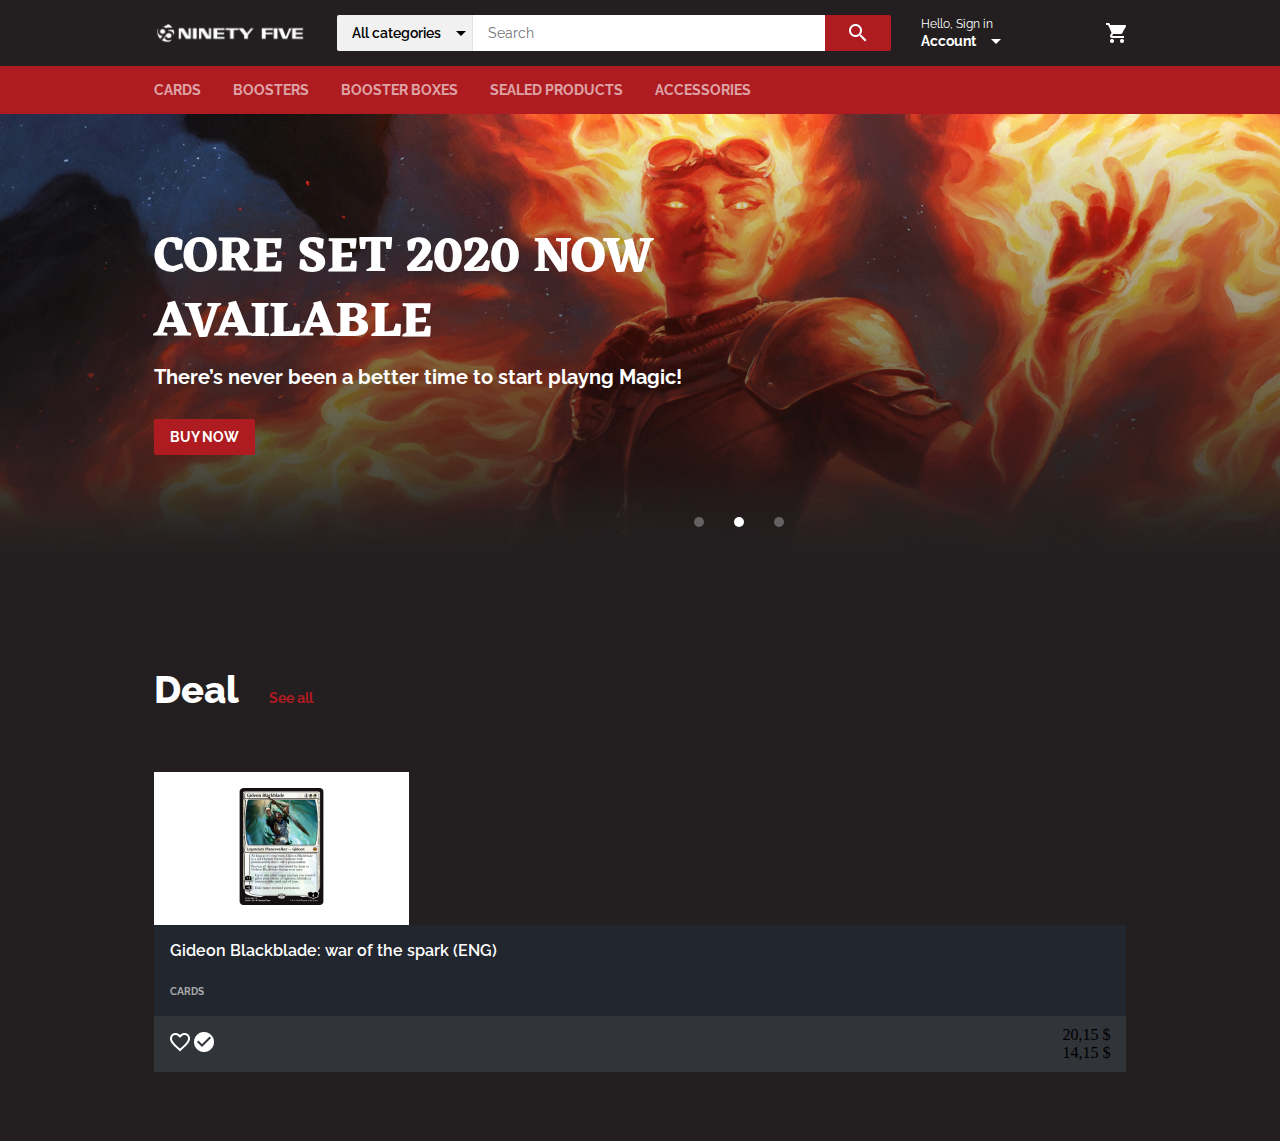
==== home/index.html @ deade9c7 "complete header, nav, aside" ====
<!DOCTYPE html>
<html lang="it">
<head>
    <meta charset="UTF-8">
    <meta http-equiv="X-UA-Compatible" content="IE=edge">
    <meta name="viewport" content="width=device-width, initial-scale=1.0">
    <link rel="stylesheet" href="style.css">
    <title>Home</title>
</head>
<body>
    <header>
        <img class="header__logo" src="../assets/logo-nero-1.png" alt="logo">

        <div class="header__search-bar">
            <select class="search-bar__filter" name="filter-search" >
                <option value="All categories" selected>All categories</option>
            </select>
            <input class="search-bar__text" type="text" name="search" id="search" placeholder="Search">
            <button class="search-bar__btn" type="submit">
                <img src="../assets/search.png" alt="search-icon">
            </button>
        </div>

        <div class="header__login">
            <p class="login__text">Hello, Sign in</p>
            <a class="login__link" href="#">Account</a>
        </div>

        <img class="header__cart-icon" src="../assets/cart.png" alt="cart">
    </header>

    <nav>
        <a class="nav__link nav__link--first" href="#">CARDS</a>
        <a class="nav__link" href="#">BOOSTERS</a>
        <a class="nav__link" href="#">BOOSTER BOXES</a>
        <a class="nav__link" href="#">SEALED PRODUCTS</a>
        <a class="nav__link" href="#">ACCESSORIES</a>
    </nav>

    <aside>
        <div class="aside-text">
            <h2 class="aside-text__title">CORE SET 2020 NOW AVAILABLE</h2>
            <p class="aside-text__subtitle">There’s never been a better time to start playng Magic!</p>
            <button class="aside-text__btn">BUY NOW</button>
        </div>
        <div class="aside__gradient"></div>
        <div class="dots">
            <div class="dots__dot"></div>
            <div class="dots__dot dots__dot--selected"></div>
            <div class="dots__dot"></div>
        </div>
    </aside>

    <main>
        <section class="cards-section">
            <div class="section__head">
                <p class="section__title">Deal</p>
                <a class="section__link" href="#">See all</a>
            </div>

            <div class="card">
                <div class="card-img">
                    <img src="../assets/cards1.png" alt="carta">
                </div>

                <div class="card-text">
                    <p class="card-text__title">Gideon Blackblade: war of the spark (ENG)</p>
                    <p class="card-text__type">CARDS</p>
                </div>

                <div class="card-footer">
                    <div class="card-footer__icons">
                        <img src="../assets/heart.png" alt="cuore">
                        <img src="../assets/done.png" alt="spunta">
                    </div>

                    <div class="card-footer__price">
                        <p class="card__old-price">20,15 $</p>
                        <p class="card__new-price">14,15 $</p>
                    </div>
                </div>
            </div>
        </section>
    </main>
</body>
</html>
---- home/style.css ----
* {
  margin: 0;
  padding: 0;
  -webkit-box-sizing: border-box;
          box-sizing: border-box;
}

@font-face {
  font-family: Raleway;
  src: url("../fonts/Raleway-VariableFont_wght.ttf");
  font-style: normal;
  font-weight: 400 800;
}

@font-face {
  font-family: Eczar;
  src: url("../fonts/Eczar-Bold.ttf");
  font-style: normal;
  font-weight: 700;
}

a {
  text-decoration: none;
  color: inherit;
}

header {
  background: #231F20;
  padding: 15px 12%;
  display: -webkit-box;
  display: -ms-flexbox;
  display: flex;
  -webkit-box-align: center;
      -ms-flex-align: center;
          align-items: center;
  -webkit-box-pack: start;
      -ms-flex-pack: start;
          justify-content: flex-start;
  gap: 30px;
}

header .header__logo {
  height: 22px;
}

header .header__cart-icon {
  height: 20px;
  margin-left: auto;
}

header .header__search-bar {
  display: -webkit-box;
  display: -ms-flexbox;
  display: flex;
  width: 100%;
  max-height: 36px;
  -ms-flex-preferred-size: 57%;
      flex-basis: 57%;
}

header .header__search-bar .search-bar__filter {
  background: #F1F1F1;
  -webkit-box-shadow: inset -1px 0px 0px #E4E4E4;
          box-shadow: inset -1px 0px 0px #E4E4E4;
  font-family: 'Raleway';
  font-weight: 600;
  font-size: 14px;
  line-height: 16px;
  -webkit-box-align: center;
      -ms-flex-align: center;
          align-items: center;
  border: 0;
  border-radius: 2px 0 0 2px;
  padding: 10px 15px;
  padding-right: 2rem;
  -webkit-appearance: none;
     -moz-appearance: none;
          appearance: none;
  background-image: url("data:image/svg+xml;utf8,<svg fill='black' height='24' viewBox='0 0 24 24' width='24' xmlns='http://www.w3.org/2000/svg'><path d='M7 10l5 5 5-5z'/><path d='M0 0h24v24H0z' fill='none'/></svg>");
  background-repeat: no-repeat;
  background-position-x: 100%;
  background-position-y: 50%;
}

header .header__search-bar .search-bar__text {
  border: 0;
  font-family: 'Raleway';
  font-style: normal;
  font-weight: 400;
  font-size: 14px;
  line-height: 149.5%;
  padding-left: 15px;
  width: 100%;
}

header .header__search-bar .search-bar__btn {
  background-color: #AE1B21;
  border: 0;
  border-radius: 0 2px 2px 0;
  padding-left: 24px;
  padding-right: 24px;
  padding: 2px 24px 0 24px;
}

header .header__login {
  display: -webkit-box;
  display: -ms-flexbox;
  display: flex;
  -webkit-box-orient: vertical;
  -webkit-box-direction: normal;
      -ms-flex-direction: column;
          flex-direction: column;
  -webkit-box-align: start;
      -ms-flex-align: start;
          align-items: flex-start;
  gap: 2px;
}

header .header__login .login__text {
  font-family: 'Raleway';
  font-style: normal;
  font-weight: 400;
  font-size: 12px;
  line-height: 14px;
  color: #FFFFFF;
}

header .header__login .login__link {
  font-family: 'Raleway';
  font-style: normal;
  font-weight: 700;
  font-size: 14px;
  line-height: 16px;
  color: #FFFFFF;
  background-image: url("data:image/svg+xml;utf8,<svg fill='white' height='24' viewBox='0 0 24 24' width='24' xmlns='http://www.w3.org/2000/svg'><path d='M7 10l5 5 5-5z'/><path d='M0 0h24v24H0z' fill='none'/></svg>");
  background-repeat: no-repeat;
  background-position-x: 100%;
  background-position-y: 50%;
  padding-right: 32px;
}

nav {
  background-color: #AE1B21;
  display: -webkit-box;
  display: -ms-flexbox;
  display: flex;
  padding-left: 12%;
}

nav .nav__link {
  padding: 16px;
  color: white;
  font-family: 'Raleway';
  font-style: normal;
  font-weight: 700;
  font-size: 14px;
  line-height: 16px;
  opacity: 0.6;
}

nav .nav__link--first {
  padding-left: 0;
}

aside {
  background-image: url("../assets/aside.png");
  background-size: cover;
  width: 100%;
  height: 453px;
  display: -webkit-box;
  display: -ms-flexbox;
  display: flex;
  -webkit-box-align: center;
      -ms-flex-align: center;
          align-items: center;
  position: relative;
}

aside .aside__gradient {
  background: -webkit-gradient(linear, left top, left bottom, from(rgba(0, 0, 0, 0)), to(#231F20));
  background: linear-gradient(180deg, rgba(0, 0, 0, 0) 0%, #231F20 100%);
  position: absolute;
  width: 100%;
  height: 20%;
  left: 0;
  bottom: 0px;
}

aside .aside-text {
  width: 540px;
  margin-left: 12%;
  position: relative;
  z-index: 1;
}

aside .aside-text .aside-text__title {
  font-family: 'Eczar';
  font-style: normal;
  font-weight: 700;
  font-size: 50px;
  line-height: 130%;
  color: white;
  margin-bottom: 10px;
}

aside .aside-text .aside-text__subtitle {
  font-family: 'Raleway';
  font-style: normal;
  font-weight: 700;
  font-size: 20px;
  line-height: 23px;
  color: #FFFFFF;
  margin-bottom: 30px;
}

aside .aside-text .aside-text__btn {
  background-color: #AE1B21;
  border: 0;
  color: white;
  font-family: 'Raleway';
  font-style: normal;
  font-weight: 700;
  font-size: 14px;
  line-height: 16px;
  padding: 10px 16px;
  border-radius: 2px;
}

.dots {
  display: -webkit-box;
  display: -ms-flexbox;
  display: flex;
  gap: 30px;
  -ms-flex-item-align: end;
      align-self: flex-end;
  margin-bottom: 40px;
  position: relative;
  z-index: 1;
}

.dots .dots__dot {
  width: 10px;
  height: 10px;
  background-color: white;
  opacity: 0.3;
  border-radius: 50%;
}

.dots .dots__dot--selected {
  opacity: 1;
}

main {
  width: 100%;
  background-color: #231F20;
  padding: 0 12% 69px 12%;
}

main section {
  padding-top: 100px;
}

main section .section__head {
  display: -webkit-box;
  display: -ms-flexbox;
  display: flex;
  -webkit-box-align: baseline;
      -ms-flex-align: baseline;
          align-items: baseline;
  gap: 30px;
  margin-bottom: 60px;
}

main section .section__head .section__title {
  font-family: 'Raleway';
  font-style: normal;
  font-weight: 800;
  font-size: 38px;
  line-height: 45px;
  color: white;
}

main section .section__head .section__link {
  font-family: 'Raleway';
  font-style: normal;
  font-weight: 700;
  font-size: 14px;
  line-height: 16px;
  color: #AE1B21;
}

main .cards-section .card .card-img {
  background-color: white;
  padding: 16px;
  width: 255px;
}

main .cards-section .card .card-text {
  background-color: #22262E;
  padding: 16px 16px 18px 16px;
  width: 100%;
}

main .cards-section .card .card-text .card-text__title {
  font-family: 'Raleway';
  font-style: normal;
  font-weight: 600;
  font-size: 16px;
  line-height: 19px;
  color: white;
}

main .cards-section .card .card-text .card-text__type {
  margin-top: 26px;
  font-family: 'Raleway';
  font-style: normal;
  font-weight: 700;
  font-size: 10px;
  line-height: 12px;
  /*color: $tertiary-color;*/
  color: white;
  opacity: 0.6;
}

main .cards-section .card .card-footer {
  background-color: #313439;
  display: -webkit-box;
  display: -ms-flexbox;
  display: flex;
  -webkit-box-pack: justify;
      -ms-flex-pack: justify;
          justify-content: space-between;
  -webkit-box-align: center;
      -ms-flex-align: center;
          align-items: center;
  padding: 10px 16px 10px 16px;
}
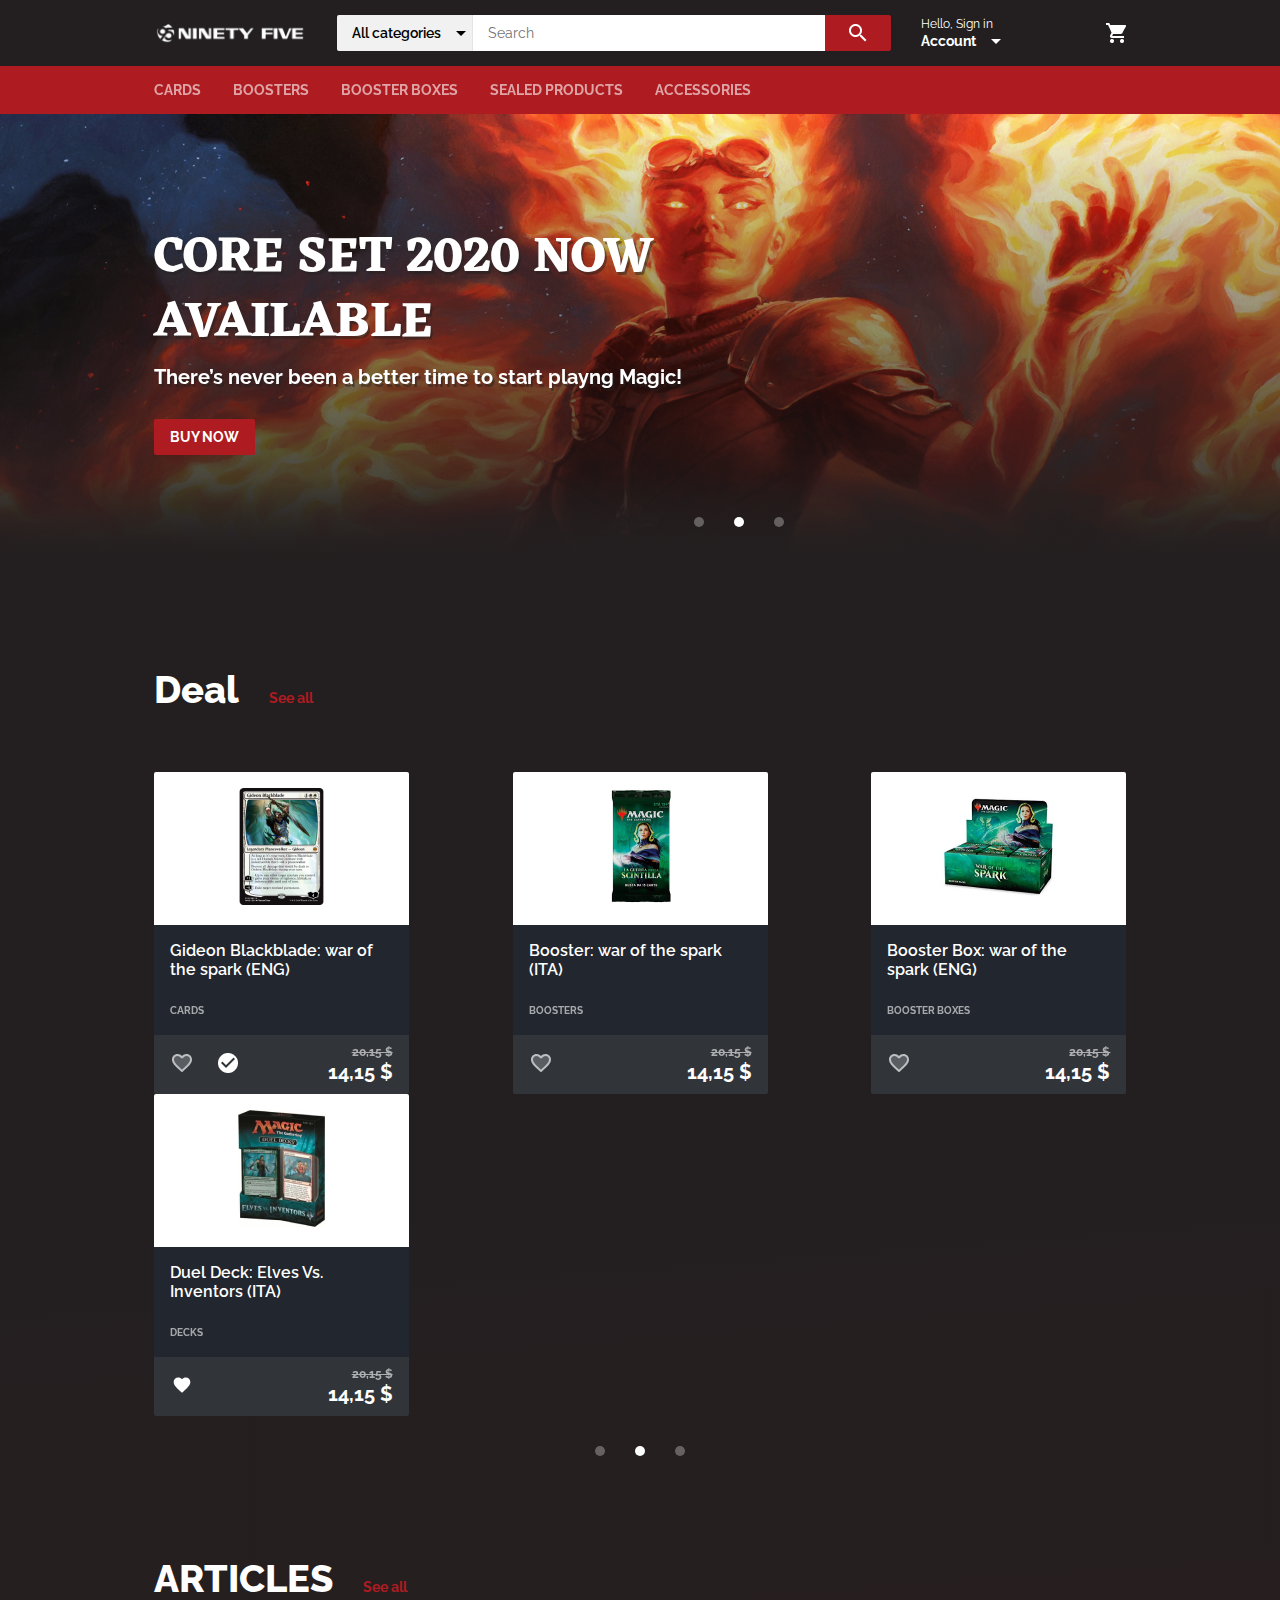
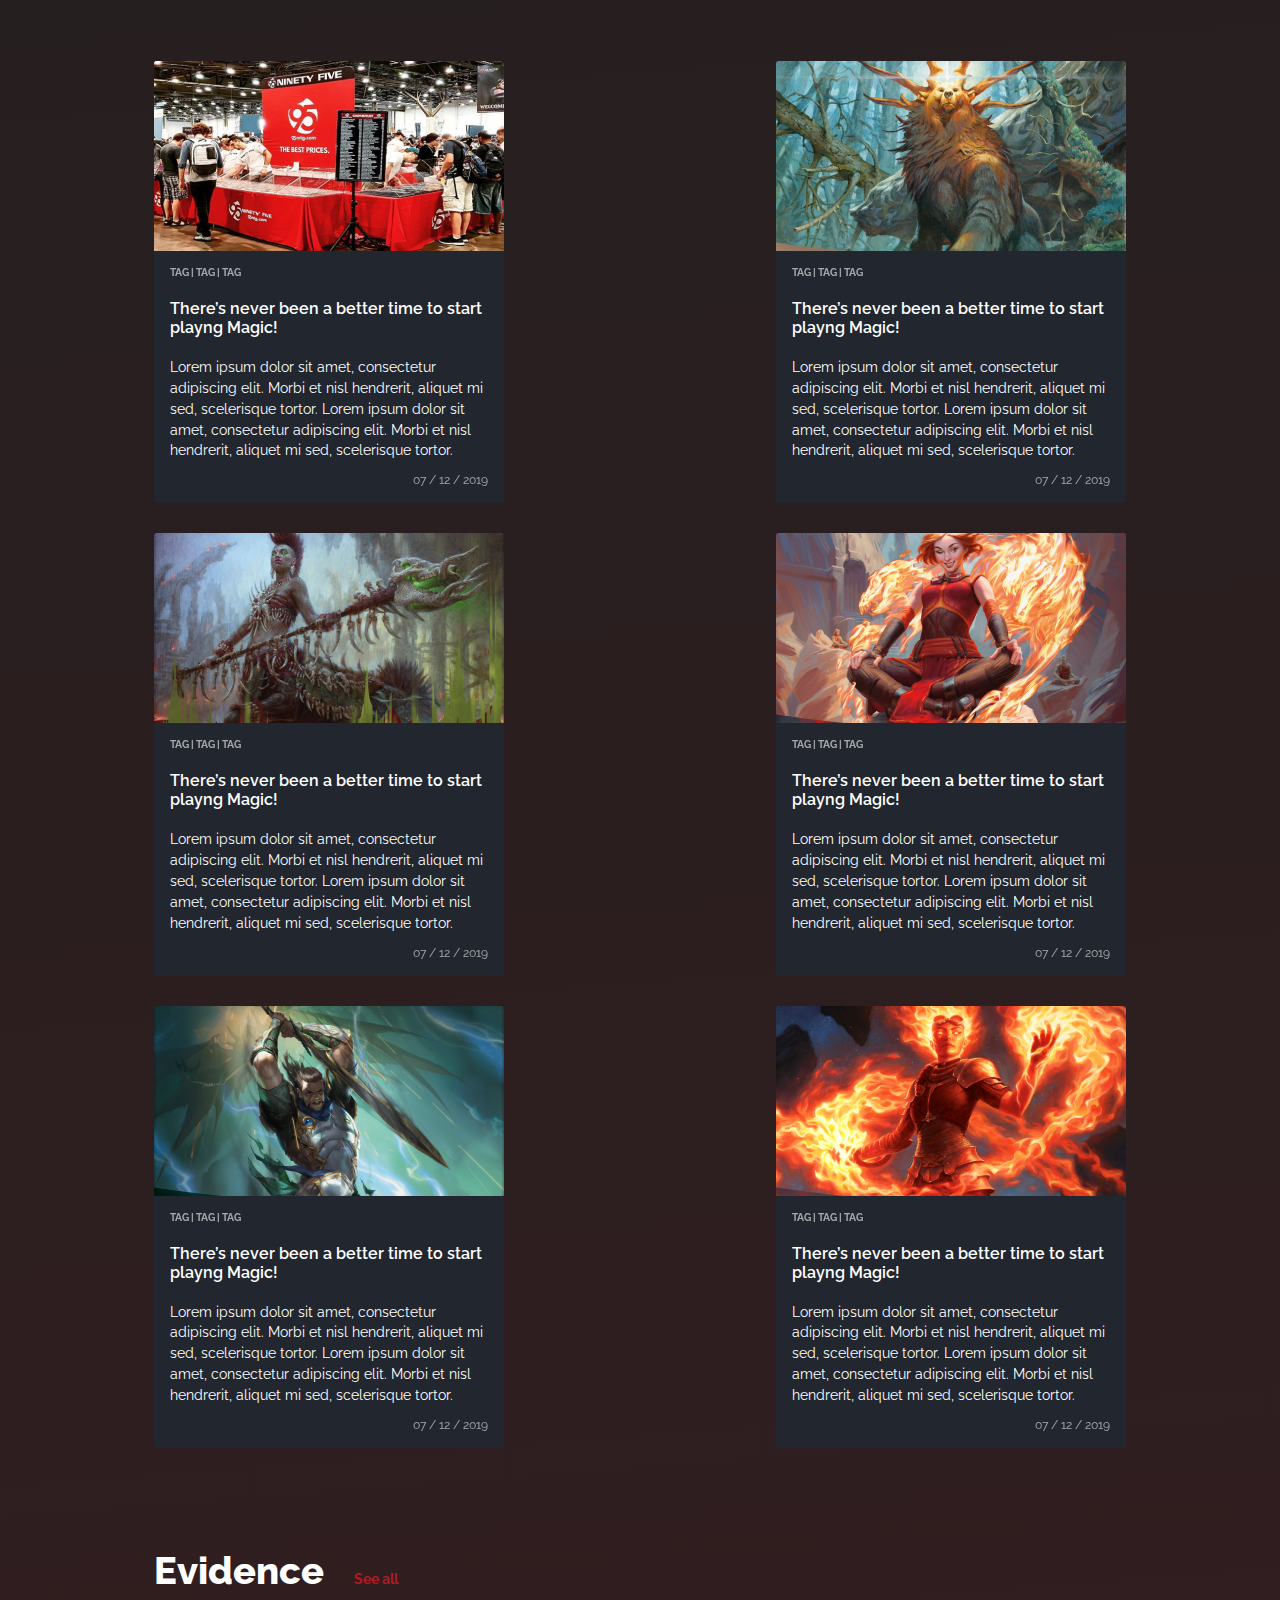
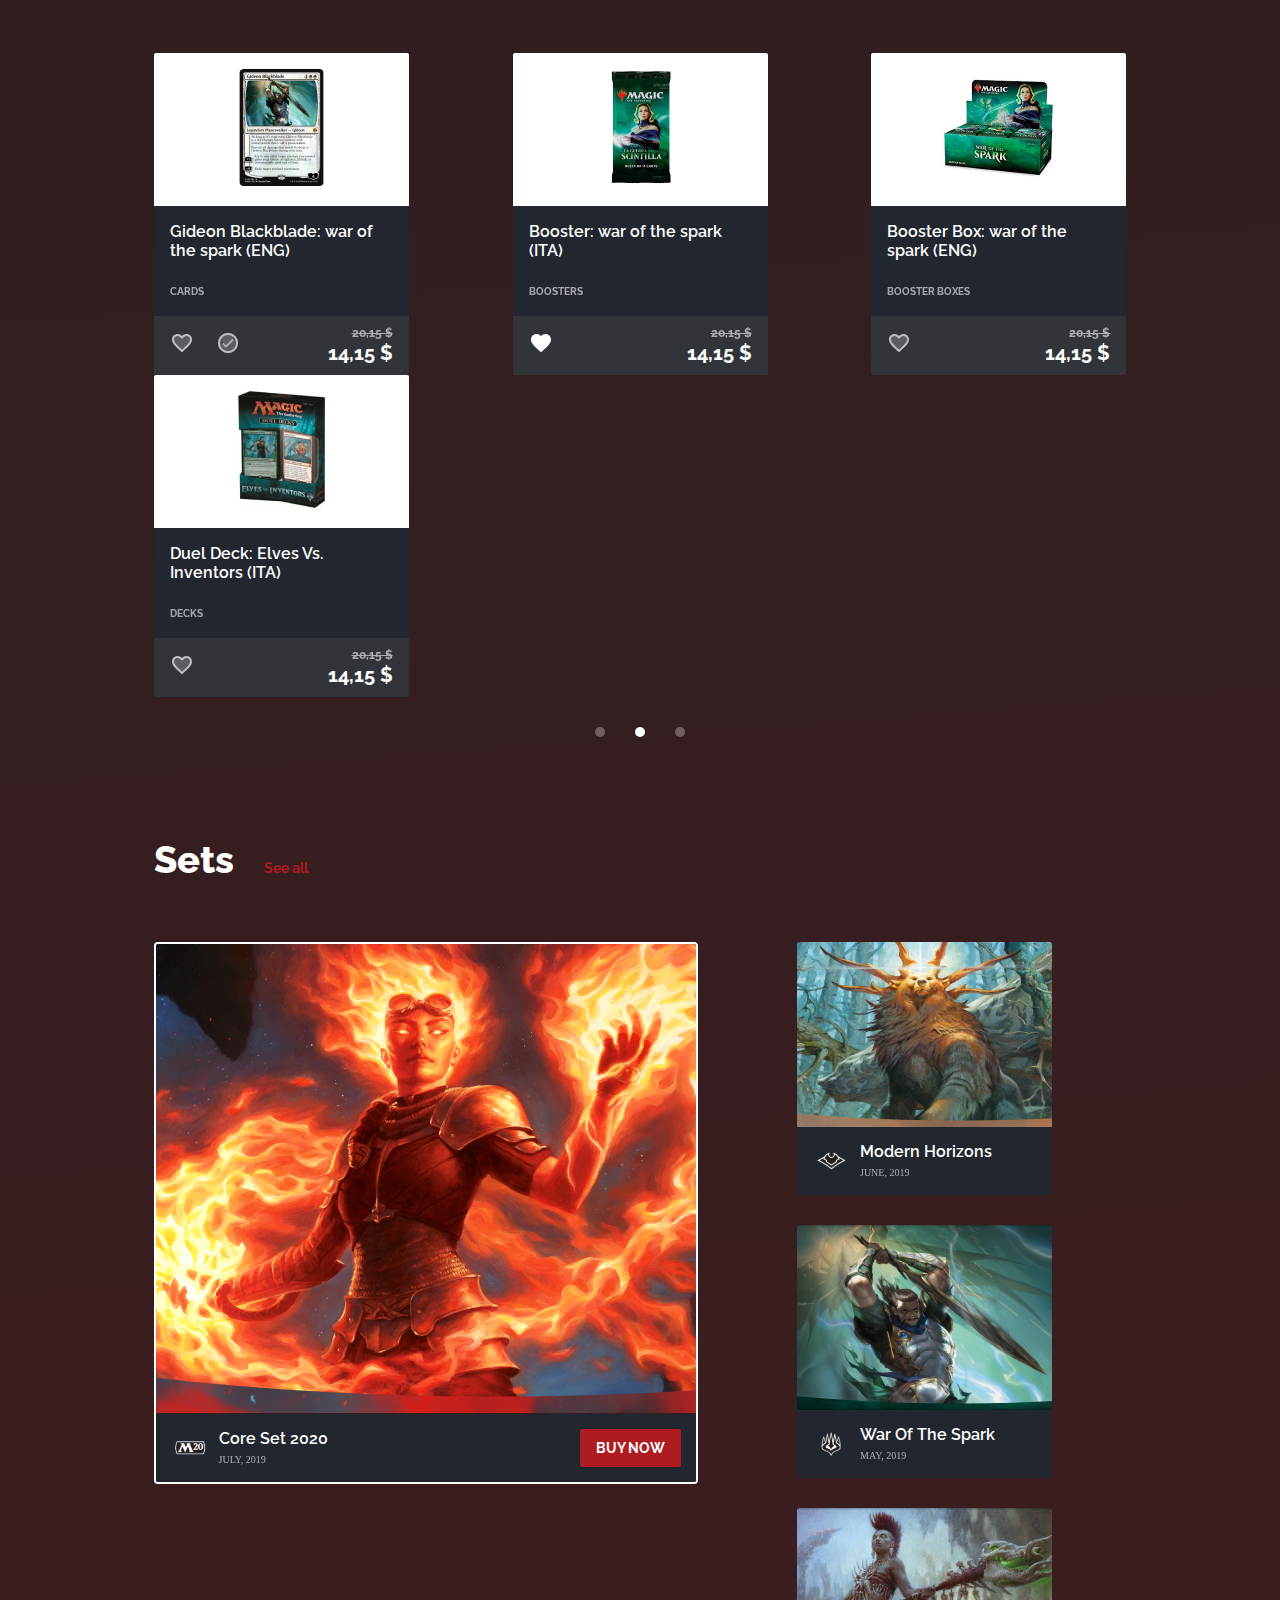
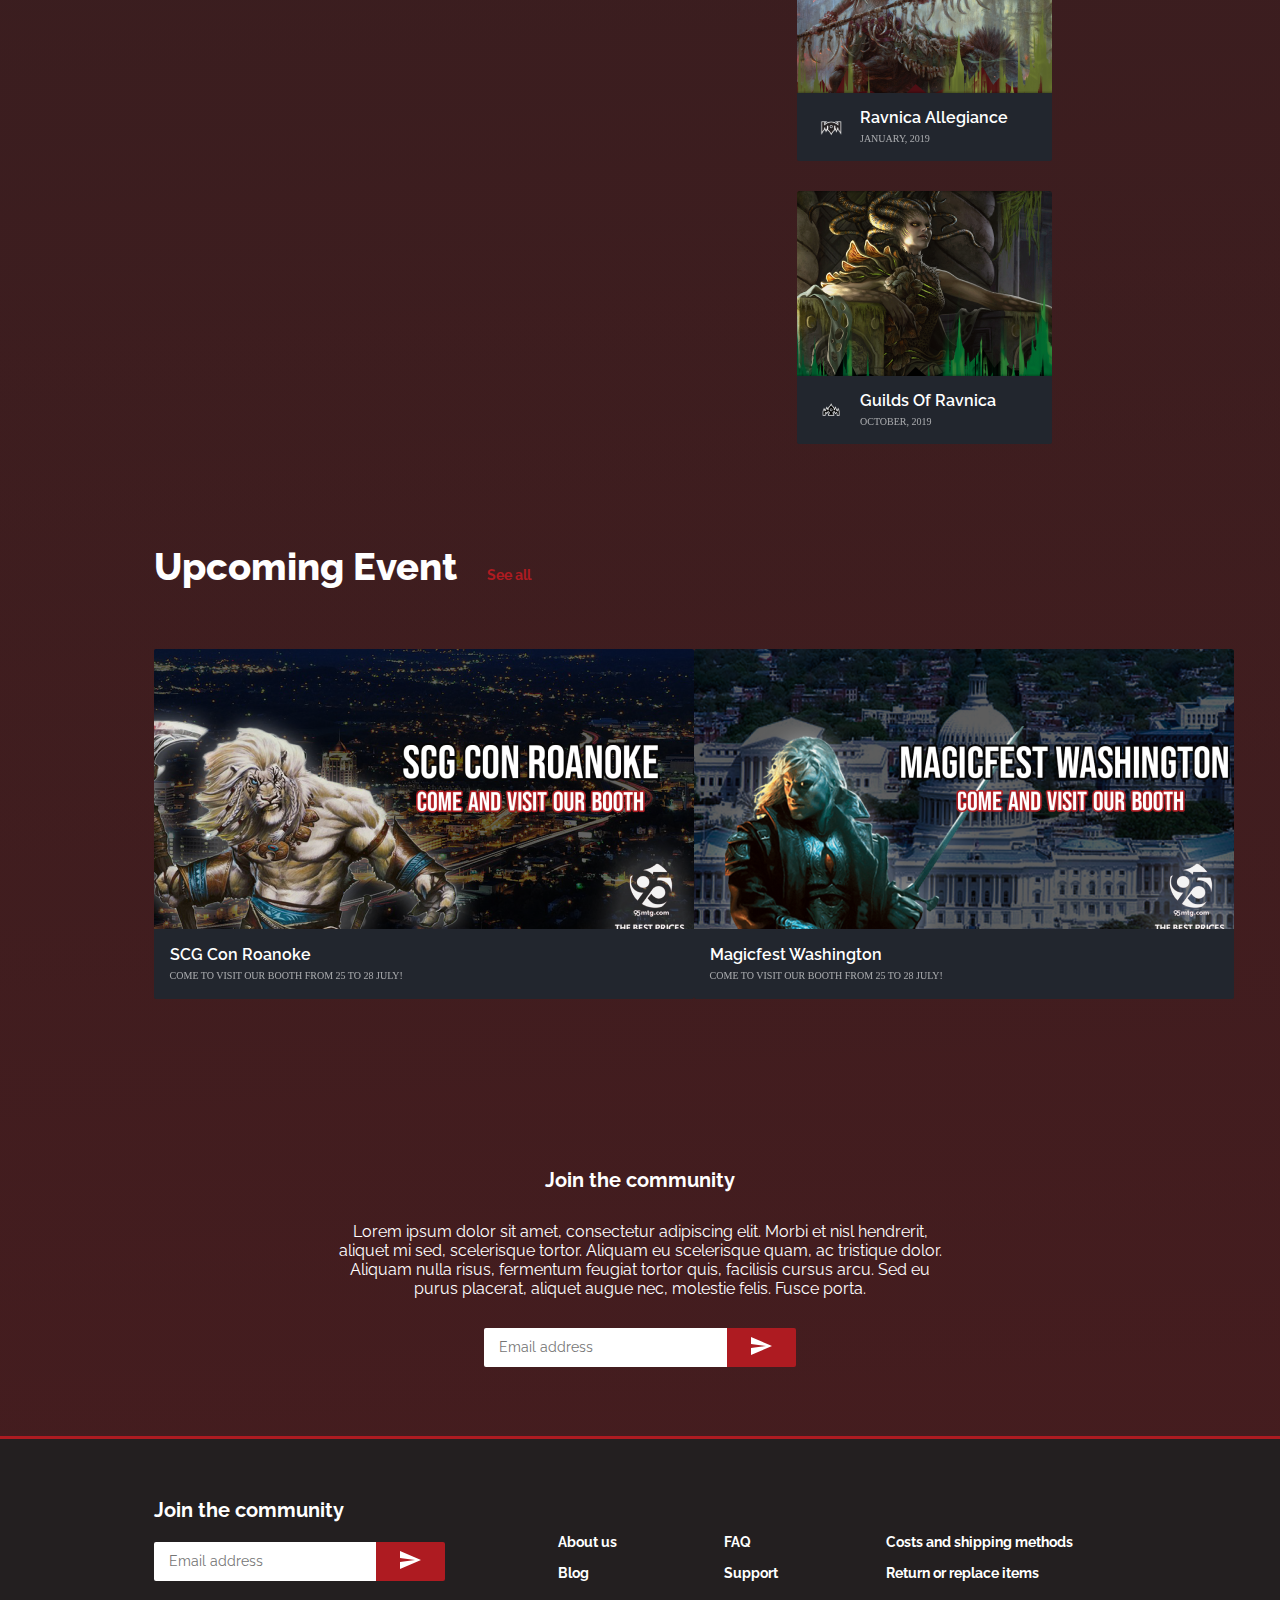
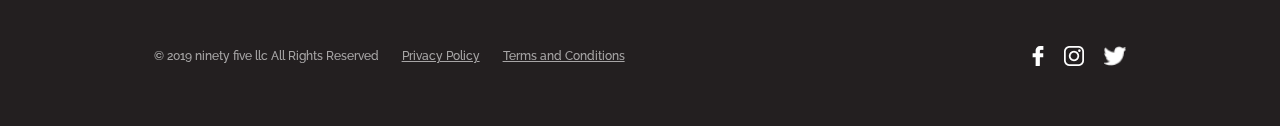
==== commit b8af736d: "complete home desktop" ====
--- a/home/index.html
+++ b/home/index.html
@@ -16,7 +16,7 @@
                 <option value="All categories" selected>All categories</option>
             </select>
             <input class="search-bar__text" type="text" name="search" id="search" placeholder="Search">
-            <button class="search-bar__btn" type="submit">
+            <button class="input-btn" type="submit">
                 <img src="../assets/search.png" alt="search-icon">
             </button>
         </div>
@@ -41,23 +41,222 @@
         <div class="aside-text">
             <h2 class="aside-text__title">CORE SET 2020 NOW AVAILABLE</h2>
             <p class="aside-text__subtitle">There’s never been a better time to start playng Magic!</p>
-            <button class="aside-text__btn">BUY NOW</button>
+            <button class="btn">BUY NOW</button>
         </div>
         <div class="aside__gradient"></div>
+        <div class="dots dots--align-self">
+            <div class="dots__dot"></div>
+            <div class="dots__dot dots__dot--selected"></div>
+            <div class="dots__dot"></div>
+        </div>
+    </aside>
+
+    <main>
+        <div class="section__head">
+            <p class="section__title">Deal</p>
+            <a class="section__link" href="#">See all</a>
+        </div>
+        <section class="cards-section">
+            <div class="card">
+                <div class="card-img">
+                    <img src="../assets/cards1.png" alt="carta">
+                </div>
+
+                <div class="card-text">
+                    <p class="card-text__title">Gideon Blackblade: war of the spark (ENG)</p>
+                    <p class="card-text__type">CARDS</p>
+                </div>
+
+                <div class="card-footer">
+                    <div class="card-footer__icons">
+                        <div class="card-footer__favorite-icon">
+                            <img class="favorite-icon__border" src="../assets/favorite_border_white_24dp.svg" alt="cuore">
+                            <img class="favorite-icon__full-white" src="../assets/favorite_white_24dp.svg" alt="favorite">
+                        </div>
+                        <div class="card-footer__check-icon">
+                            <img class="card-footer__check-full-icon" src="../assets/done.png" alt="spunta">
+                        </div>
+                        
+                    </div>
+
+                    <div class="card-footer__price">
+                        <p class="card__old-price">20,15 $</p>
+                        <p class="card__new-price">14,15 $</p>
+                    </div>
+                </div>
+            </div>
+
+            <div class="card">
+                <div class="card-img">
+                    <img src="../assets/cards2.png" alt="carta">
+                </div>
+
+                <div class="card-text">
+                    <p class="card-text__title">Booster: war of the spark (ITA)</p>
+                    <p class="card-text__type">BOOSTERS</p>
+                </div>
+
+                <div class="card-footer">
+                    <div class="card-footer__icons">
+                        <div class="card-footer__favorite-icon">
+                            <img class="favorite-icon__border" src="../assets/favorite_border_white_24dp.svg" alt="cuore">
+                            <img class="favorite-icon__full-white" src="../assets/favorite_white_24dp.svg" alt="favorite">
+                        </div>                        
+                    </div>
+
+                    <div class="card-footer__price">
+                        <p class="card__old-price">20,15 $</p>
+                        <p class="card__new-price">14,15 $</p>
+                    </div>
+                </div>
+            </div>
+
+            <div class="card">
+                <div class="card-img">
+                    <img src="../assets/cards3.png" alt="carta">
+                </div>
+
+                <div class="card-text">
+                    <p class="card-text__title">Booster Box: war of the spark (ENG)</p>
+                    <p class="card-text__type">BOOSTER BOXES</p>
+                </div>
+
+                <div class="card-footer">
+                    <div class="card-footer__icons">
+                        <div class="card-footer__favorite-icon">
+                            <img class="favorite-icon__border" src="../assets/favorite_border_white_24dp.svg" alt="cuore">
+                            <img class="favorite-icon__full-white" src="../assets/favorite_white_24dp.svg" alt="favorite">
+                        </div>                        
+                    </div>
+
+                    <div class="card-footer__price">
+                        <p class="card__old-price">20,15 $</p>
+                        <p class="card__new-price">14,15 $</p>
+                    </div>
+                </div>
+            </div>
+
+            <div class="card">
+                <div class="card-img">
+                    <img src="../assets/cards4.png" alt="carta">
+                </div>
+
+                <div class="card-text">
+                    <p class="card-text__title">Duel Deck: Elves Vs. Inventors (ITA)</p>
+                    <p class="card-text__type">DECKS</p>
+                </div>
+
+                <div class="card-footer">
+                    <div class="card-footer__icons">
+                        <div class="card-footer__favorite-icon">
+                            <img class="check-icon_full check-icon_full--selected" src="../assets/favorite_white_24dp.svg" alt="favorite">
+                        </div>                        
+                    </div>
+
+                    <div class="card-footer__price">
+                        <p class="card__old-price">20,15 $</p>
+                        <p class="card__new-price">14,15 $</p>
+                    </div>
+                </div>
+            </div>
+        </section>
+
         <div class="dots">
             <div class="dots__dot"></div>
             <div class="dots__dot dots__dot--selected"></div>
             <div class="dots__dot"></div>
         </div>
-    </aside>
-
-    <main>
+
+        <div class="section__head">
+            <p class="section__title">ARTICLES</p>
+            <a class="section__link" href="#">See all</a>
+        </div>
+        <section class="articles-section">
+            <div class="article-card">
+                <img class="article-card__img" src="../assets/article1.png" alt="article-img">
+
+                <div class="article-card__txt">
+                    <p class="article-card__tag">TAG | TAG | TAG</p>
+                    <p class="article-card__title">There’s never been a better time to start playng Magic!</p>
+                    <p class="article-card__body">Lorem ipsum dolor sit amet, consectetur adipiscing elit.
+                        Morbi et nisl hendrerit, aliquet mi sed, scelerisque tortor. 
+                        Lorem ipsum dolor sit amet, consectetur adipiscing elit. Morbi et nisl hendrerit, aliquet mi sed, scelerisque tortor. </p>
+                    <p class="article-card__date">07 / 12 / 2019</p>
+                </div>
+            </div>
+
+            <div class="article-card">
+                <img class="article-card__img" src="../assets/article2.png" alt="article-img">
+
+                <div class="article-card__txt">
+                    <p class="article-card__tag">TAG | TAG | TAG</p>
+                    <p class="article-card__title">There’s never been a better time to start playng Magic!</p>
+                    <p class="article-card__body">Lorem ipsum dolor sit amet, consectetur adipiscing elit.
+                        Morbi et nisl hendrerit, aliquet mi sed, scelerisque tortor. 
+                        Lorem ipsum dolor sit amet, consectetur adipiscing elit. Morbi et nisl hendrerit, aliquet mi sed, scelerisque tortor. </p>
+                    <p class="article-card__date">07 / 12 / 2019</p>
+                </div>
+            </div>
+
+            <div class="article-card">
+                <img class="article-card__img" src="../assets/article3.png" alt="article-img">
+
+                <div class="article-card__txt">
+                    <p class="article-card__tag">TAG | TAG | TAG</p>
+                    <p class="article-card__title">There’s never been a better time to start playng Magic!</p>
+                    <p class="article-card__body">Lorem ipsum dolor sit amet, consectetur adipiscing elit.
+                        Morbi et nisl hendrerit, aliquet mi sed, scelerisque tortor. 
+                        Lorem ipsum dolor sit amet, consectetur adipiscing elit. Morbi et nisl hendrerit, aliquet mi sed, scelerisque tortor. </p>
+                    <p class="article-card__date">07 / 12 / 2019</p>
+                </div>
+            </div>
+
+            <div class="article-card">
+                <img class="article-card__img" src="../assets/article4.png" alt="article-img">
+
+                <div class="article-card__txt">
+                    <p class="article-card__tag">TAG | TAG | TAG</p>
+                    <p class="article-card__title">There’s never been a better time to start playng Magic!</p>
+                    <p class="article-card__body">Lorem ipsum dolor sit amet, consectetur adipiscing elit.
+                        Morbi et nisl hendrerit, aliquet mi sed, scelerisque tortor. 
+                        Lorem ipsum dolor sit amet, consectetur adipiscing elit. Morbi et nisl hendrerit, aliquet mi sed, scelerisque tortor. </p>
+                    <p class="article-card__date">07 / 12 / 2019</p>
+                </div>
+            </div>
+
+            <div class="article-card">
+                <img class="article-card__img" src="../assets/article5.png" alt="article-img">
+
+                <div class="article-card__txt">
+                    <p class="article-card__tag">TAG | TAG | TAG</p>
+                    <p class="article-card__title">There’s never been a better time to start playng Magic!</p>
+                    <p class="article-card__body">Lorem ipsum dolor sit amet, consectetur adipiscing elit.
+                        Morbi et nisl hendrerit, aliquet mi sed, scelerisque tortor. 
+                        Lorem ipsum dolor sit amet, consectetur adipiscing elit. Morbi et nisl hendrerit, aliquet mi sed, scelerisque tortor. </p>
+                    <p class="article-card__date">07 / 12 / 2019</p>
+                </div>
+            </div>
+
+            <div class="article-card">
+                <img class="article-card__img" src="../assets/article6.png" alt="article-img">
+
+                <div class="article-card__txt">
+                    <p class="article-card__tag">TAG | TAG | TAG</p>
+                    <p class="article-card__title">There’s never been a better time to start playng Magic!</p>
+                    <p class="article-card__body">Lorem ipsum dolor sit amet, consectetur adipiscing elit.
+                        Morbi et nisl hendrerit, aliquet mi sed, scelerisque tortor. 
+                        Lorem ipsum dolor sit amet, consectetur adipiscing elit. Morbi et nisl hendrerit, aliquet mi sed, scelerisque tortor. </p>
+                    <p class="article-card__date">07 / 12 / 2019</p>
+                </div>
+            </div>
+        </section>
+
+        <div class="section__head">
+            <p class="section__title">Evidence</p>
+            <a class="section__link" href="#">See all</a>
+        </div>
+
         <section class="cards-section">
-            <div class="section__head">
-                <p class="section__title">Deal</p>
-                <a class="section__link" href="#">See all</a>
-            </div>
-
             <div class="card">
                 <div class="card-img">
                     <img src="../assets/cards1.png" alt="carta">
@@ -70,17 +269,253 @@
 
                 <div class="card-footer">
                     <div class="card-footer__icons">
-                        <img src="../assets/heart.png" alt="cuore">
-                        <img src="../assets/done.png" alt="spunta">
-                    </div>
-
-                    <div class="card-footer__price">
-                        <p class="card__old-price">20,15 $</p>
-                        <p class="card__new-price">14,15 $</p>
-                    </div>
-                </div>
-            </div>
-        </section>
+                        <div class="card-footer__favorite-icon">
+                            <img class="favorite-icon__border" src="../assets/favorite_border_white_24dp.svg" alt="cuore">
+                            <img class="favorite-icon__full-white" src="../assets/favorite_white_24dp.svg" alt="favorite">
+                        </div>
+                        <div class="card-footer__check-icon">
+                            <img class="check-icon__border" src="../assets/done-border.png" alt="bordi spunta">
+                            <img class="check-icon__full" src="../assets/done.png" alt="spunta">
+                        </div>
+                    </div>
+
+                    <div class="card-footer__price">
+                        <p class="card__old-price">20,15 $</p>
+                        <p class="card__new-price">14,15 $</p>
+                    </div>
+                </div>
+            </div>
+
+            <div class="card">
+                <div class="card-img">
+                    <img src="../assets/cards2.png" alt="carta">
+                </div>
+
+                <div class="card-text">
+                    <p class="card-text__title">Booster: war of the spark (ITA)</p>
+                    <p class="card-text__type">BOOSTERS</p>
+                </div>
+
+                <div class="card-footer">
+                    <div class="card-footer__icons">
+                        <div class="card-footer__favorite-icon">
+                            <img class="favorite-icon__full-white favorite-icon__full-white--selected" src="../assets/favorite_white_24dp.svg" alt="favorite">
+                        </div>                               
+                    </div>
+
+                    <div class="card-footer__price">
+                        <p class="card__old-price">20,15 $</p>
+                        <p class="card__new-price">14,15 $</p>
+                    </div>
+                </div>
+            </div>
+
+            <div class="card">
+                <div class="card-img">
+                    <img src="../assets/cards3.png" alt="carta">
+                </div>
+
+                <div class="card-text">
+                    <p class="card-text__title">Booster Box: war of the spark (ENG)</p>
+                    <p class="card-text__type">BOOSTER BOXES</p>
+                </div>
+
+                <div class="card-footer">
+                    <div class="card-footer__icons">
+                        <div class="card-footer__favorite-icon">
+                            <img class="favorite-icon__border" src="../assets/favorite_border_white_24dp.svg" alt="cuore">
+                            <img class="favorite-icon__full-white" src="../assets/favorite_white_24dp.svg" alt="favorite">
+                        </div>                        
+                    </div>
+
+                    <div class="card-footer__price">
+                        <p class="card__old-price">20,15 $</p>
+                        <p class="card__new-price">14,15 $</p>
+                    </div>
+                </div>
+            </div>
+
+            <div class="card">
+                <div class="card-img">
+                    <img src="../assets/cards4.png" alt="carta">
+                </div>
+
+                <div class="card-text">
+                    <p class="card-text__title">Duel Deck: Elves Vs. Inventors (ITA)</p>
+                    <p class="card-text__type">DECKS</p>
+                </div>
+
+                <div class="card-footer">
+                    <div class="card-footer__icons">
+                        <div class="card-footer__favorite-icon">
+                            <img class="favorite-icon__border" src="../assets/favorite_border_white_24dp.svg" alt="cuore">
+                            <img class="favorite-icon__full-white" src="../assets/favorite_white_24dp.svg" alt="favorite">
+                        </div>     
+                    </div>
+
+                    <div class="card-footer__price">
+                        <p class="card__old-price">20,15 $</p>
+                        <p class="card__new-price">14,15 $</p>
+                    </div>
+                </div>
+            </div>
+        </section>
+
+        <div class="dots">
+            <div class="dots__dot"></div>
+            <div class="dots__dot dots__dot--selected"></div>
+            <div class="dots__dot"></div>
+        </div>
+
+        <div class="section__head">
+            <p class="section__title">Sets</p>
+            <a class="section__link" href="#">See all</a>
+        </div>
+        <section class="sets-section">
+
+            <div class="main-set-card">
+                <div class="set-card">
+                    <img class="set-card__img" src="../assets/set1.png" alt="set image">
+                    <div class="set-card__body">
+                        <img src="../assets/icon-set1.svg" alt="icon-set">
+                        <div class="set-card__txt">
+                            <p class="set-card__title">Core Set 2020</p>
+                            <p class="set-card__date">JULY, 2019</p>
+                        </div>
+                        <button class="btn btn--right">BUY NOW</button>
+                    </div>
+                </div>
+            </div>
+            <div class="set-cards">
+                <div class="set-card">
+                    <img class="set-card__img" src="../assets/set2.png" alt="set image">
+                    <div class="set-card__body">
+                        <img src="../assets/icon-set2.svg" alt="icon-set">
+                        <div class="set-card__txt">
+                            <p class="set-card__title">Modern Horizons</p>
+                            <p class="set-card__date">JUNE, 2019</p>
+                        </div>
+                    </div>
+                </div>
+    
+                <div class="set-card">
+                    <img class="set-card__img" src="../assets/set3.png" alt="set image">
+                    <div class="set-card__body">
+                        <img src="../assets/icon-set3.svg" alt="icon-set">
+                        <div class="set-card__txt">
+                            <p class="set-card__title">War Of The Spark</p>
+                            <p class="set-card__date">MAY, 2019</p>
+                        </div>
+                    </div>
+                </div>
+    
+                <div class="set-card">
+                    <img class="set-card__img" src="../assets/set4.png" alt="set image">
+                    <div class="set-card__body">
+                        <img src="../assets/icon-set4.svg" alt="icon-set">
+                        <div class="set-card__txt">
+                            <p class="set-card__title">Ravnica Allegiance</p>
+                            <p class="set-card__date">JANUARY, 2019</p>
+                        </div>
+                    </div>
+                </div>
+    
+                <div class="set-card">
+                    <img class="set-card__img" src="../assets/set5.png" alt="set image">
+                    <div class="set-card__body">
+                        <img src="../assets/icon-set5.svg" alt="icon-set">
+                        <div class="set-card__txt">
+                            <p class="set-card__title">Guilds Of Ravnica</p>
+                            <p class="set-card__date">OCTOBER, 2019</p>
+                        </div>
+                    </div>
+                </div>
+            </div>
+        </section>
+
+        <div class="section__head">
+            <p class="section__title">Upcoming Event</p>
+            <a class="section__link" href="#">See all</a>
+        </div>
+        <section class="event-section">
+            <div class="event-card">
+                <img src="../assets/event1.png" alt="evento">
+                <div class="event-card__txt">
+                    <p class="event-card__title">SCG Con Roanoke</p>
+                    <p class="event-card__subtitle">Come to visit our booth from 25 to 28 July!</p>
+                </div>
+            </div>
+
+            <div class="event-card">
+                <img class="event-card__img" src="../assets/event2.png" alt="evento">
+                <div class="event-card__txt">
+                    <p class="event-card__title">Magicfest Washington</p>
+                    <p class="event-card__subtitle">Come to visit our booth from 25 to 28 July!</p>
+                </div>
+            </div>
+        </section>
+
+        <section class="newsletter">
+            <p class="newsletter__title">Join the community</p>
+            <p class="newsletter__body">Lorem ipsum dolor sit amet, consectetur adipiscing elit.
+                 Morbi et nisl hendrerit, aliquet mi sed, scelerisque tortor.
+                 Aliquam eu scelerisque quam, ac tristique dolor. 
+                 Aliquam nulla risus, fermentum feugiat tortor quis, facilisis cursus arcu.
+                 Sed eu purus placerat, aliquet augue nec, molestie felis. Fusce porta.
+            </p>
+
+            <div class="email-bar">
+                <input class="email-bar__txt" type="email" placeholder="Email address">
+                <button class="input-btn input-btn--email" type="submit">
+                    <img src="../assets/send.svg" alt="send">
+                </button>
+            </div>
+        </section>
+
     </main>
+
+    <footer>
+        <section class="top-footer">
+            <div class="newsletter-footer">
+                <p class="newsletter__title">Join the community</p>
+                <div class="email-bar email-bar--footer">
+                    <input class="email-bar__txt" type="email" placeholder="Email address">
+                    <button class="input-btn input-btn--email" type="submit">
+                        <img src="../assets/send.svg" alt="send">
+                    </button>
+                </div>
+            </div>
+    
+            <div class="link-list-container">
+                <ul class="footer-list">
+                    <li class="footer-list_link">About us</li>
+                    <li class="footer-list_link">Blog</li>
+                </ul>
+                <ul class="footer-list">
+                    <li class="footer-list_link">FAQ</li>
+                    <li class="footer-list_link">Support</li>
+                </ul>
+                <ul class="footer-list">
+                    <li class="footer-list_link">Costs and shipping methods</li>
+                    <li class="footer-list_link">Return or replace items</li>
+                </ul>
+        </section>
+
+        <section class="bottom-footer">
+            <div class="bottom-footer__link">
+                <p>© 2019 ninety five llc  All Rights Reserved</p>
+                <a href="#">Privacy Policy</a>
+                <a href="#">Terms and Conditions</a>
+            </div>
+
+            <div class="social-icons">
+                <img src="../assets/fb.png" alt="facebook">
+                <img src="../assets/inst.png" alt="instagram">
+                <img src="../assets/twt.png" alt="twitter">
+            </div>
+        </section>
+        
+    </footer>
+
 </body>
 </html>--- a/home/style.css
+++ b/home/style.css
@@ -93,15 +93,6 @@
   width: 100%;
 }
 
-header .header__search-bar .search-bar__btn {
-  background-color: #AE1B21;
-  border: 0;
-  border-radius: 0 2px 2px 0;
-  padding-left: 24px;
-  padding-right: 24px;
-  padding: 2px 24px 0 24px;
-}
-
 header .header__login {
   display: -webkit-box;
   display: -ms-flexbox;
@@ -139,6 +130,19 @@
   padding-right: 32px;
 }
 
+.input-btn {
+  background-color: #AE1B21;
+  border: 0;
+  border-radius: 0 2px 2px 0;
+  padding: 2px 24px 0 24px;
+}
+
+.input-btn--email {
+  padding-top: 9px;
+  padding-bottom: 9px;
+  height: 100%;
+}
+
 nav {
   background-color: #AE1B21;
   display: -webkit-box;
@@ -201,6 +205,8 @@
   line-height: 130%;
   color: white;
   margin-bottom: 10px;
+  -webkit-filter: drop-shadow(2px 3px 0px rgba(35, 31, 32, 0.5));
+          filter: drop-shadow(2px 3px 0px rgba(35, 31, 32, 0.5));
 }
 
 aside .aside-text .aside-text__subtitle {
@@ -211,9 +217,11 @@
   line-height: 23px;
   color: #FFFFFF;
   margin-bottom: 30px;
-}
-
-aside .aside-text .aside-text__btn {
+  -webkit-filter: drop-shadow(2px 3px 0px rgba(35, 31, 32, 0.5));
+          filter: drop-shadow(2px 3px 0px rgba(35, 31, 32, 0.5));
+}
+
+.btn {
   background-color: #AE1B21;
   border: 0;
   color: white;
@@ -226,16 +234,23 @@
   border-radius: 2px;
 }
 
+.btn--right {
+  margin-left: auto;
+}
+
 .dots {
   display: -webkit-box;
   display: -ms-flexbox;
   display: flex;
   gap: 30px;
+  position: relative;
+  z-index: 1;
+}
+
+.dots--align-self {
   -ms-flex-item-align: end;
       align-self: flex-end;
   margin-bottom: 40px;
-  position: relative;
-  z-index: 1;
 }
 
 .dots .dots__dot {
@@ -251,16 +266,23 @@
 }
 
 main {
+  background: linear-gradient(0deg, rgba(35, 31, 32, 0.7), rgba(35, 31, 32, 0.7)), linear-gradient(175.6deg, #231F20 10.94%, #94171C 100%);
   width: 100%;
-  background-color: #231F20;
   padding: 0 12% 69px 12%;
-}
-
-main section {
+  display: -webkit-box;
+  display: -ms-flexbox;
+  display: flex;
+  -webkit-box-orient: vertical;
+  -webkit-box-direction: normal;
+      -ms-flex-direction: column;
+          flex-direction: column;
+  -webkit-box-align: center;
+      -ms-flex-align: center;
+          align-items: center;
+}
+
+main .section__head {
   padding-top: 100px;
-}
-
-main section .section__head {
   display: -webkit-box;
   display: -ms-flexbox;
   display: flex;
@@ -269,9 +291,11 @@
           align-items: baseline;
   gap: 30px;
   margin-bottom: 60px;
-}
-
-main section .section__head .section__title {
+  -ms-flex-item-align: start;
+      align-self: flex-start;
+}
+
+main .section__head .section__title {
   font-family: 'Raleway';
   font-style: normal;
   font-weight: 800;
@@ -280,19 +304,40 @@
   color: white;
 }
 
-main section .section__head .section__link {
+main .section__head .section__link {
   font-family: 'Raleway';
   font-style: normal;
   font-weight: 700;
   font-size: 14px;
   line-height: 16px;
   color: #AE1B21;
+}
+
+main .cards-section {
+  display: -webkit-box;
+  display: -ms-flexbox;
+  display: flex;
+  -webkit-box-pack: justify;
+      -ms-flex-pack: justify;
+          justify-content: space-between;
+  -ms-flex-wrap: wrap;
+      flex-wrap: wrap;
+  -ms-flex-item-align: normal;
+      align-self: normal;
+  margin-bottom: 30px;
+}
+
+main .cards-section .card {
+  width: -webkit-min-content;
+  width: -moz-min-content;
+  width: min-content;
 }
 
 main .cards-section .card .card-img {
   background-color: white;
   padding: 16px;
   width: 255px;
+  border-radius: 2px 2px 0 0;
 }
 
 main .cards-section .card .card-text {
@@ -317,7 +362,6 @@
   font-weight: 700;
   font-size: 10px;
   line-height: 12px;
-  /*color: $tertiary-color;*/
   color: white;
   opacity: 0.6;
 }
@@ -334,4 +378,451 @@
       -ms-flex-align: center;
           align-items: center;
   padding: 10px 16px 10px 16px;
-}
+  border-radius: 0 0 2px 2px;
+}
+
+main .cards-section .card .card-footer .card-footer__icons {
+  display: -webkit-box;
+  display: -ms-flexbox;
+  display: flex;
+  gap: 24px;
+  -webkit-box-align: center;
+      -ms-flex-align: center;
+          align-items: center;
+}
+
+main .cards-section .card .card-footer .card-footer__icons .check-icon_full {
+  width: 20px;
+  height: 20px;
+  margin: 2px;
+}
+
+main .cards-section .card .card-footer .card-footer__icons .card-footer__check-icon {
+  position: relative;
+}
+
+main .cards-section .card .card-footer .card-footer__icons .card-footer__check-icon .check-icon__border {
+  opacity: 0.6;
+}
+
+main .cards-section .card .card-footer .card-footer__icons .card-footer__check-icon .check-icon__full {
+  position: absolute;
+  left: 0;
+  right: 0;
+  opacity: 0.2;
+}
+
+main .cards-section .card .card-footer .card-footer__icons .card-footer__favorite-icon {
+  position: relative;
+}
+
+main .cards-section .card .card-footer .card-footer__icons .card-footer__favorite-icon .favorite-icon__border {
+  opacity: 0.6;
+}
+
+main .cards-section .card .card-footer .card-footer__icons .card-footer__favorite-icon .favorite-icon__full-white {
+  position: absolute;
+  left: 0;
+  right: 0;
+  opacity: 0.2;
+}
+
+main .cards-section .card .card-footer .card-footer__icons .card-footer__favorite-icon .favorite-icon__full-white--selected {
+  opacity: 1;
+  position: initial;
+}
+
+main .cards-section .card .card-footer .card-footer__price {
+  display: -webkit-box;
+  display: -ms-flexbox;
+  display: flex;
+  -webkit-box-orient: vertical;
+  -webkit-box-direction: normal;
+      -ms-flex-direction: column;
+          flex-direction: column;
+  -webkit-box-align: end;
+      -ms-flex-align: end;
+          align-items: flex-end;
+  gap: 2px;
+}
+
+main .cards-section .card .card-footer .card-footer__price .card__old-price {
+  font-family: 'Raleway';
+  font-style: normal;
+  font-weight: 700;
+  font-size: 12px;
+  line-height: 14px;
+  color: white;
+  opacity: 0.6;
+  text-decoration: line-through;
+}
+
+main .cards-section .card .card-footer .card-footer__price .card__new-price {
+  font-family: 'Raleway';
+  font-style: normal;
+  font-weight: 700;
+  font-size: 20px;
+  line-height: 23px;
+  color: white;
+}
+
+main .articles-section {
+  display: -webkit-box;
+  display: -ms-flexbox;
+  display: flex;
+  -ms-flex-wrap: wrap;
+      flex-wrap: wrap;
+  -webkit-box-pack: justify;
+      -ms-flex-pack: justify;
+          justify-content: space-between;
+  row-gap: 30px;
+}
+
+main .articles-section .article-card {
+  width: -webkit-min-content;
+  width: -moz-min-content;
+  width: min-content;
+  display: -webkit-box;
+  display: -ms-flexbox;
+  display: flex;
+  -webkit-box-orient: vertical;
+  -webkit-box-direction: normal;
+      -ms-flex-direction: column;
+          flex-direction: column;
+}
+
+main .articles-section .article-card .article-card__img {
+  border-radius: 2px 2px 0 0;
+}
+
+main .articles-section .article-card .article-card__txt {
+  background-color: #22262E;
+  border-radius: 0px 0px 2px 2px;
+  padding: 16px;
+}
+
+main .articles-section .article-card .article-card__txt .article-card__tag {
+  font-family: 'Raleway';
+  font-style: normal;
+  font-weight: 700;
+  font-size: 10px;
+  line-height: 12px;
+  color: white;
+  opacity: 0.6;
+  margin-bottom: 20px;
+}
+
+main .articles-section .article-card .article-card__txt .article-card__title {
+  font-family: 'Raleway';
+  font-style: normal;
+  font-weight: 600;
+  font-size: 16px;
+  line-height: 19px;
+  color: white;
+  margin-bottom: 20px;
+}
+
+main .articles-section .article-card .article-card__txt .article-card__body {
+  font-family: 'Raleway';
+  font-style: normal;
+  font-weight: 400;
+  font-size: 14px;
+  line-height: 149.5%;
+  color: white;
+}
+
+main .articles-section .article-card .article-card__txt .article-card__date {
+  font-family: 'Raleway';
+  font-style: normal;
+  font-weight: 400;
+  font-size: 12px;
+  line-height: 14px;
+  color: white;
+  opacity: 0.6;
+  margin-top: 12px;
+  margin-left: auto;
+  width: -webkit-max-content;
+  width: -moz-max-content;
+  width: max-content;
+}
+
+main .sets-section {
+  display: -webkit-box;
+  display: -ms-flexbox;
+  display: flex;
+  gap: 25px;
+  -ms-flex-item-align: normal;
+      align-self: normal;
+}
+
+main .sets-section .main-set-card {
+  border: 2px solid white;
+  border-radius: 4px;
+  height: -webkit-max-content;
+  height: -moz-max-content;
+  height: max-content;
+}
+
+main .sets-section .set-cards {
+  display: -webkit-box;
+  display: -ms-flexbox;
+  display: flex;
+  -ms-flex-wrap: wrap;
+      flex-wrap: wrap;
+  -ms-flex-pack: distribute;
+      justify-content: space-around;
+  row-gap: 30px;
+}
+
+main .sets-section .set-card {
+  display: -webkit-box;
+  display: -ms-flexbox;
+  display: flex;
+  -webkit-box-orient: vertical;
+  -webkit-box-direction: normal;
+      -ms-flex-direction: column;
+          flex-direction: column;
+}
+
+main .sets-section .set-card .set-card__img {
+  border-radius: 2px 2px 0 0;
+}
+
+main .sets-section .set-card .set-card__body {
+  display: -webkit-box;
+  display: -ms-flexbox;
+  display: flex;
+  background-color: #22262E;
+  padding: 15px;
+  border-radius: 0 0 2px 2px;
+}
+
+main .sets-section .set-card .set-card__body .set-card__txt {
+  margin-left: 10px;
+}
+
+main .sets-section .set-card .set-card__body .set-card__txt .set-card__title {
+  font-family: 'Raleway';
+  font-style: normal;
+  font-weight: 600;
+  font-size: 16px;
+  line-height: 19px;
+  color: white;
+  margin-bottom: 5px;
+}
+
+main .sets-section .set-card .set-card__body .set-card__txt .set-card__date {
+  font-family: 'Open Sans';
+  font-style: normal;
+  font-weight: 400;
+  font-size: 10px;
+  line-height: 14px;
+  color: white;
+  opacity: 0.6;
+}
+
+main .event-section {
+  display: -webkit-box;
+  display: -ms-flexbox;
+  display: flex;
+  -ms-flex-pack: distribute;
+      justify-content: space-around;
+  -ms-flex-item-align: normal;
+      align-self: normal;
+}
+
+main .event-section .event-card {
+  display: -webkit-box;
+  display: -ms-flexbox;
+  display: flex;
+  -webkit-box-orient: vertical;
+  -webkit-box-direction: normal;
+      -ms-flex-direction: column;
+          flex-direction: column;
+}
+
+main .event-section .event-card .event-card__img {
+  border-radius: 2px 2px 0 0;
+}
+
+main .event-section .event-card .event-card__txt {
+  background-color: #22262E;
+  padding: 16px;
+  border-radius: 0 0 2px 2px;
+}
+
+main .event-section .event-card .event-card__txt .event-card__title {
+  font-family: 'Raleway';
+  font-style: normal;
+  font-weight: 600;
+  font-size: 16px;
+  line-height: 19px;
+  color: white;
+  margin-bottom: 5px;
+}
+
+main .event-section .event-card .event-card__txt .event-card__subtitle {
+  font-family: 'Open Sans';
+  font-style: normal;
+  font-weight: 400;
+  font-size: 10px;
+  line-height: 14px;
+  color: white;
+  opacity: 0.6;
+  text-transform: uppercase;
+}
+
+main .newsletter {
+  padding-top: 170px;
+  text-align: center;
+  width: 64%;
+  display: -webkit-box;
+  display: -ms-flexbox;
+  display: flex;
+  -webkit-box-orient: vertical;
+  -webkit-box-direction: normal;
+      -ms-flex-direction: column;
+          flex-direction: column;
+  gap: 30px;
+  -webkit-box-align: center;
+      -ms-flex-align: center;
+          align-items: center;
+}
+
+.newsletter__title {
+  font-family: 'Raleway';
+  font-style: normal;
+  font-weight: 700;
+  font-size: 20px;
+  line-height: 23px;
+  color: white;
+}
+
+.newsletter__body {
+  font-family: 'Raleway';
+  font-style: normal;
+  font-weight: 400;
+  font-size: 16px;
+  line-height: 19px;
+  color: white;
+}
+
+.email-bar {
+  display: -webkit-box;
+  display: -ms-flexbox;
+  display: flex;
+  width: 50%;
+}
+
+.email-bar--footer {
+  margin-top: 20px;
+  width: 100%;
+}
+
+.email-bar .email-bar__txt {
+  border: 0;
+  font-family: 'Raleway';
+  font-style: normal;
+  font-weight: 400;
+  font-size: 14px;
+  line-height: 149.5%;
+  border-radius: 2px 0 0 2px;
+  padding: 8px 15px 7px 15px;
+  width: 100%;
+}
+
+footer {
+  border-top: 3px solid #AE1B21;
+  background-color: #231F20;
+  padding: 60px 12% 60px 12%;
+}
+
+footer .top-footer {
+  display: -webkit-box;
+  display: -ms-flexbox;
+  display: flex;
+  -webkit-box-pack: justify;
+      -ms-flex-pack: justify;
+          justify-content: space-between;
+  -webkit-box-align: end;
+      -ms-flex-align: end;
+          align-items: flex-end;
+}
+
+footer .top-footer .newsletter-footer {
+  -ms-flex-preferred-size: 30%;
+      flex-basis: 30%;
+}
+
+footer .top-footer .link-list-container {
+  display: -webkit-box;
+  display: -ms-flexbox;
+  display: flex;
+  -ms-flex-pack: distribute;
+      justify-content: space-around;
+  -ms-flex-preferred-size: 64%;
+      flex-basis: 64%;
+}
+
+footer .top-footer .link-list-container .footer-list {
+  list-style: none;
+  display: -webkit-box;
+  display: -ms-flexbox;
+  display: flex;
+  -webkit-box-orient: vertical;
+  -webkit-box-direction: normal;
+      -ms-flex-direction: column;
+          flex-direction: column;
+  color: #FFFFFF;
+  font-family: 'Raleway';
+  font-style: normal;
+  font-weight: 700;
+  font-size: 14px;
+  line-height: 16px;
+  -webkit-box-pack: justify;
+      -ms-flex-pack: justify;
+          justify-content: space-between;
+  gap: 15px;
+}
+
+footer .bottom-footer {
+  display: -webkit-box;
+  display: -ms-flexbox;
+  display: flex;
+  -webkit-box-pack: justify;
+      -ms-flex-pack: justify;
+          justify-content: space-between;
+  -webkit-box-align: center;
+      -ms-flex-align: center;
+          align-items: center;
+  margin-top: 65px;
+}
+
+footer .bottom-footer .bottom-footer__link {
+  display: -webkit-box;
+  display: -ms-flexbox;
+  display: flex;
+  font-family: 'Raleway';
+  font-style: normal;
+  font-weight: 500;
+  font-size: 12px;
+  line-height: 14px;
+  color: white;
+  opacity: 0.6;
+  gap: 23px;
+}
+
+footer .bottom-footer .bottom-footer__link a {
+  text-decoration: underline;
+}
+
+footer .bottom-footer .social-icons {
+  display: -webkit-box;
+  display: -ms-flexbox;
+  display: flex;
+  gap: 20px;
+}
+
+footer .bottom-footer .social-icons img {
+  height: 20px;
+}
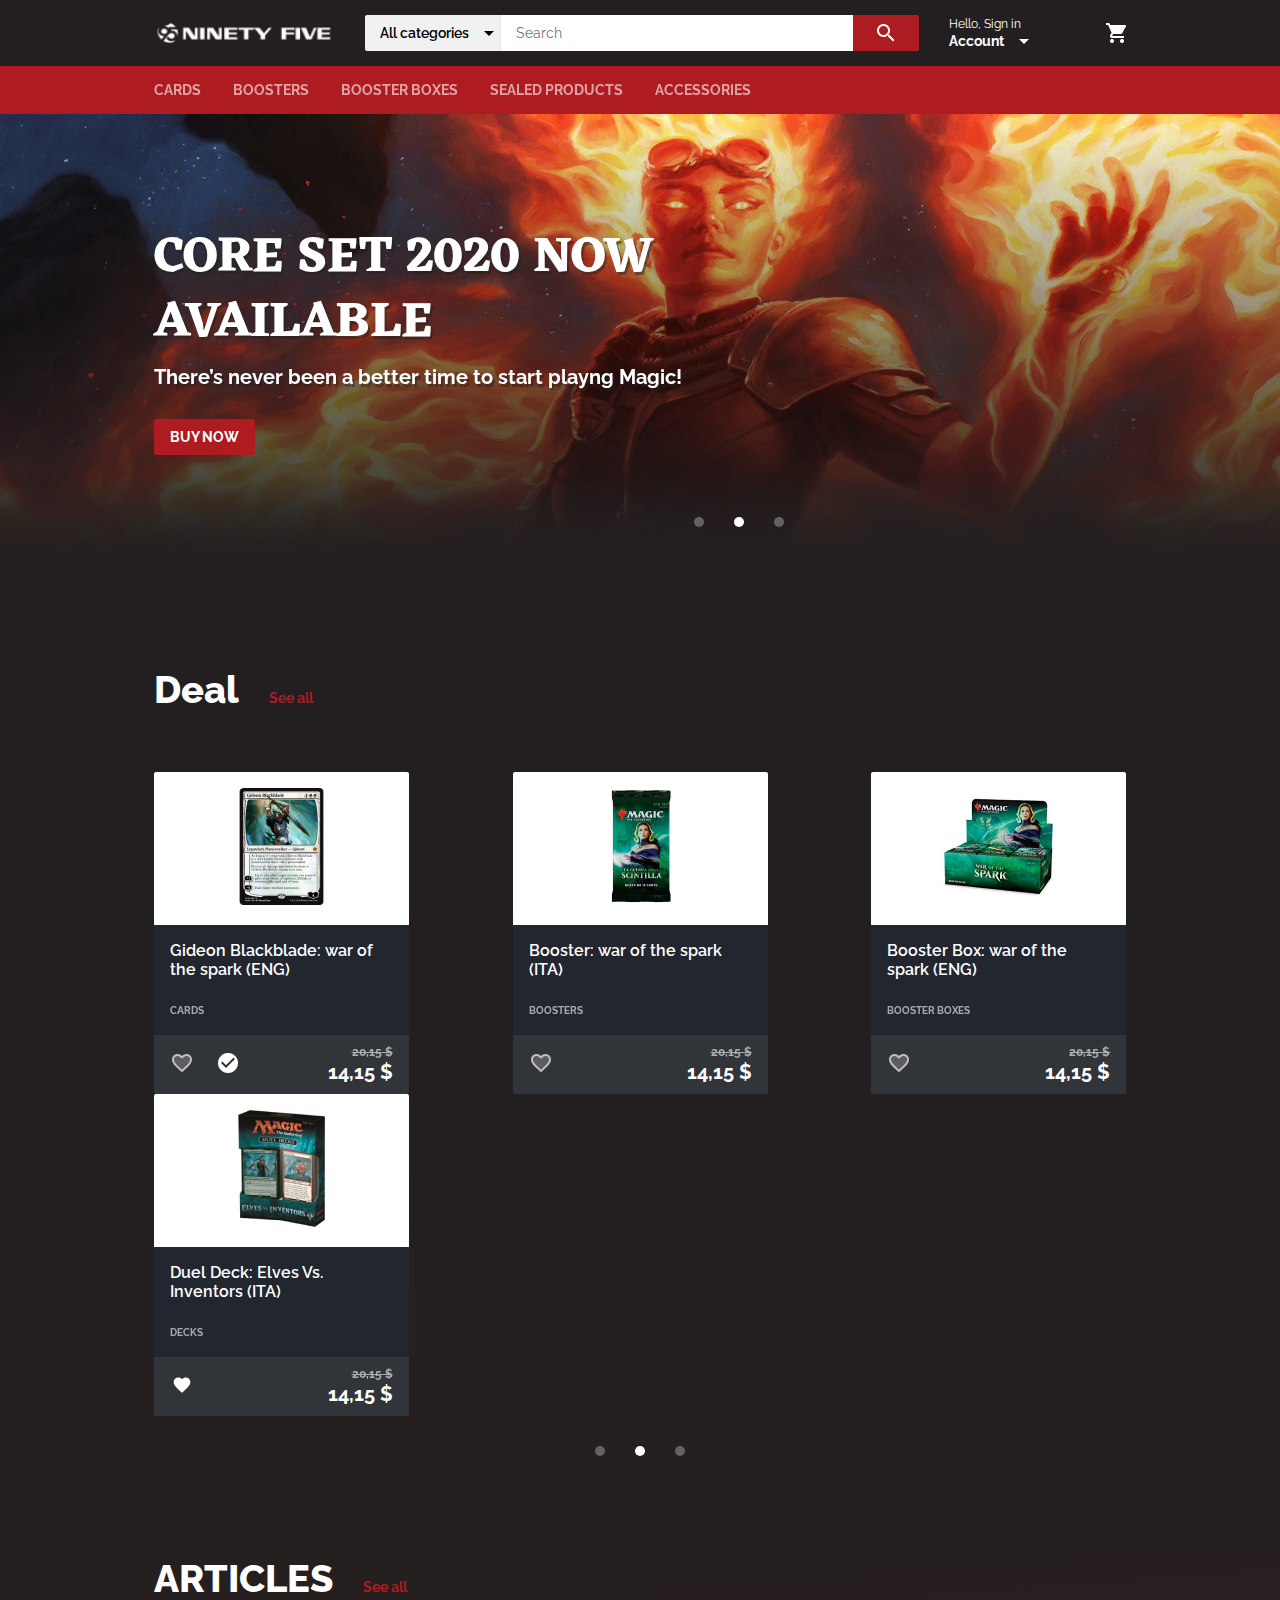
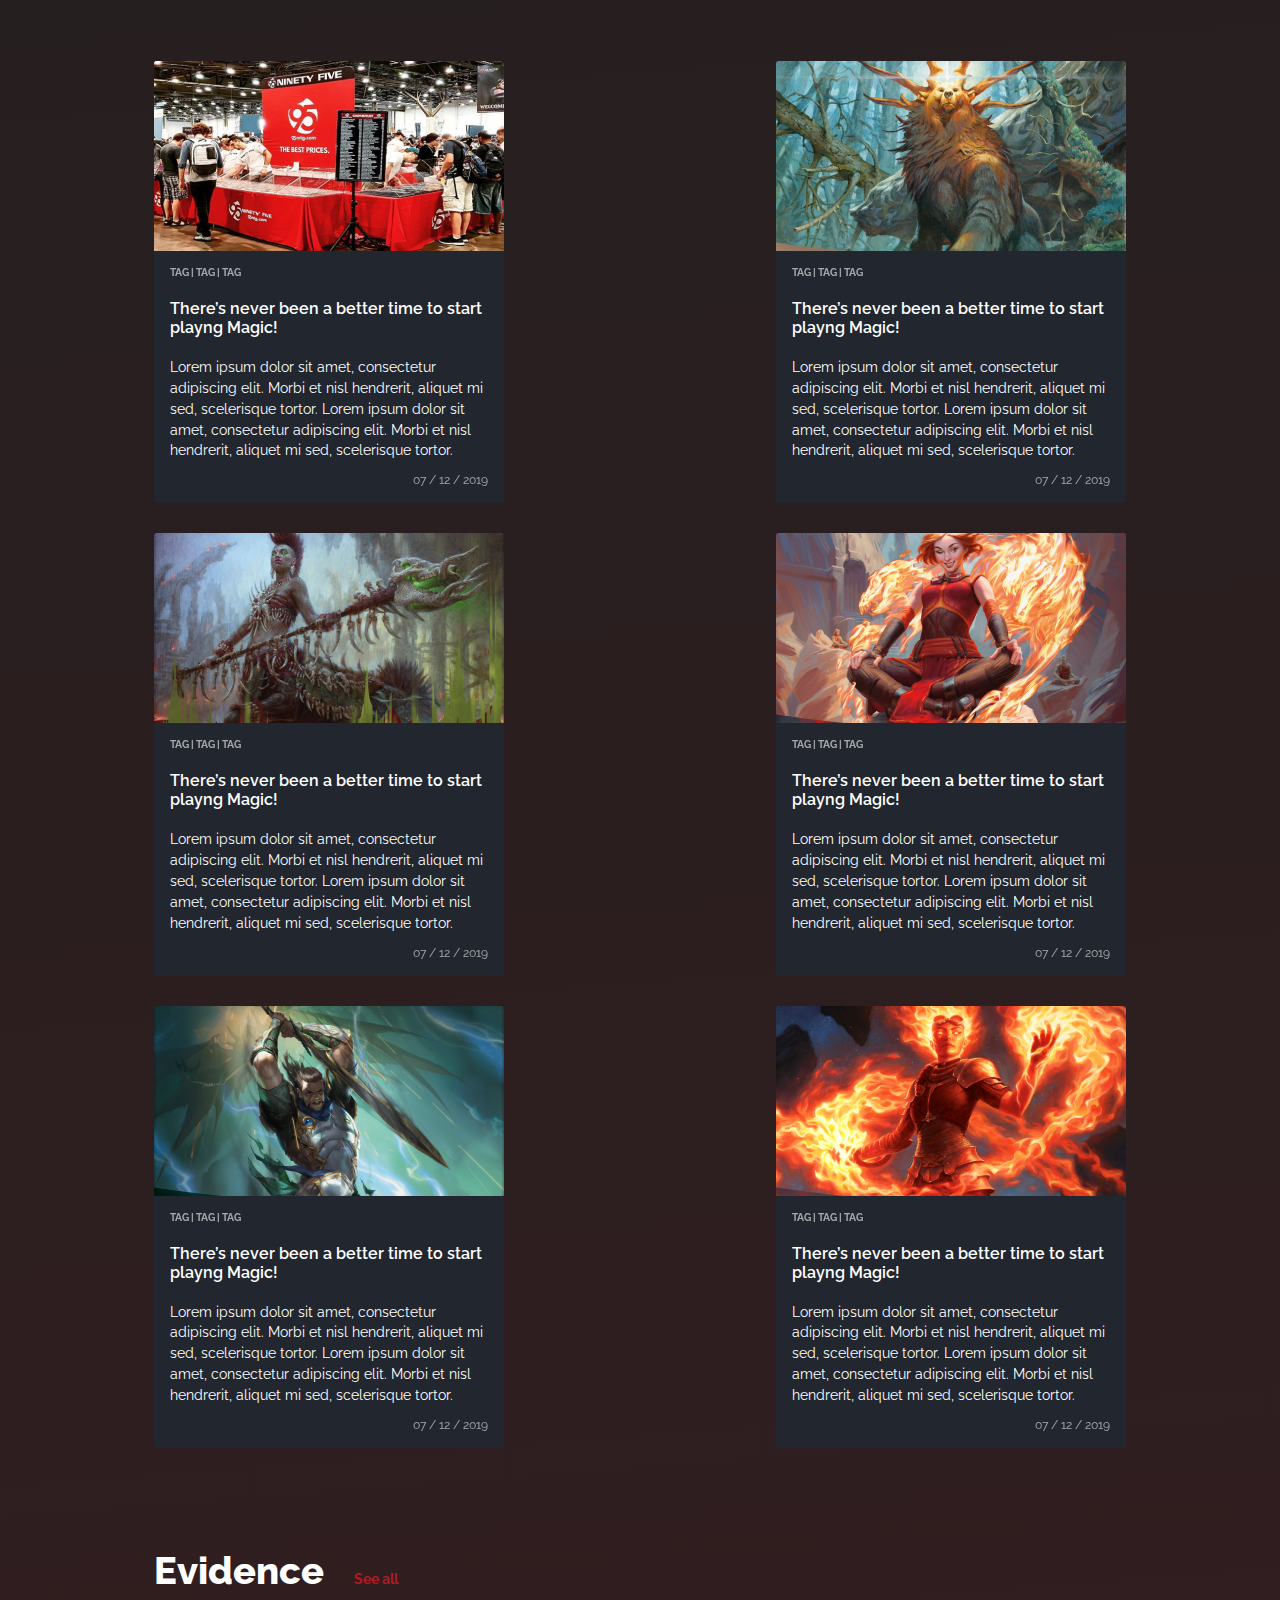
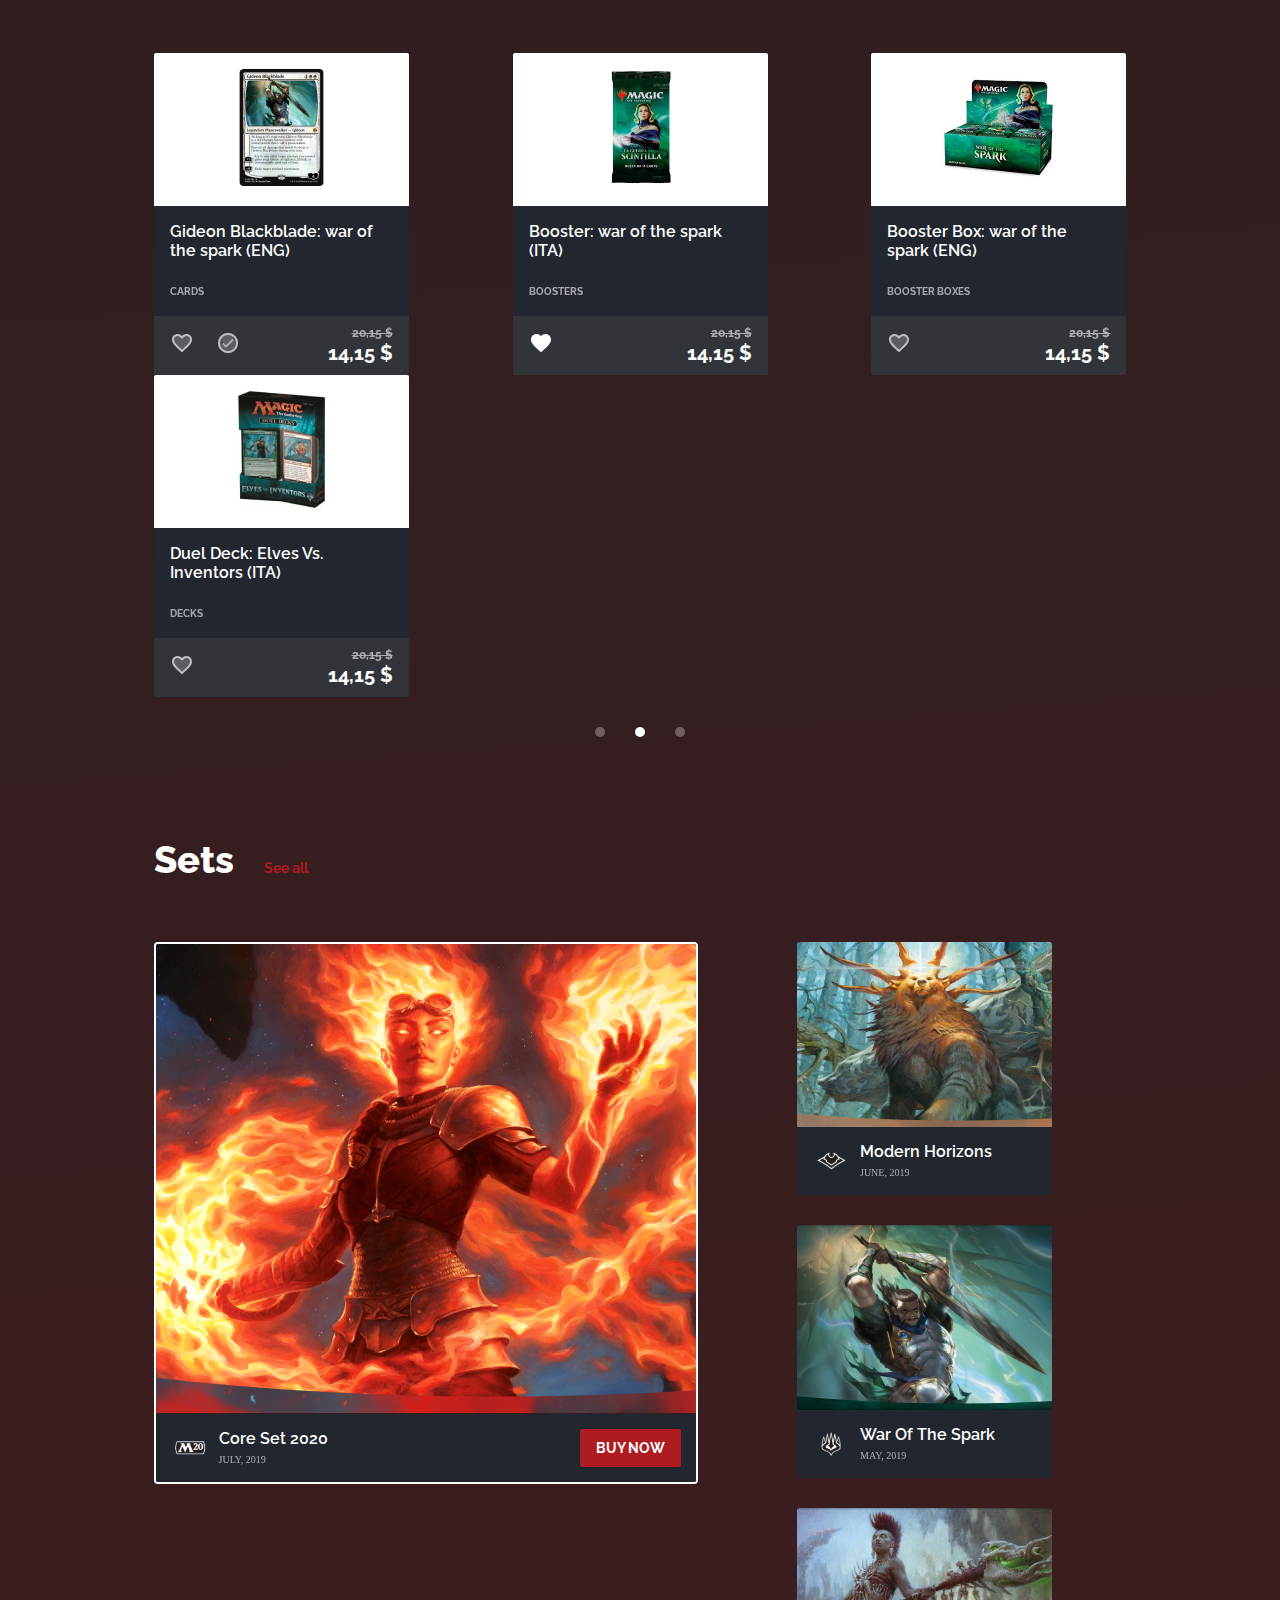
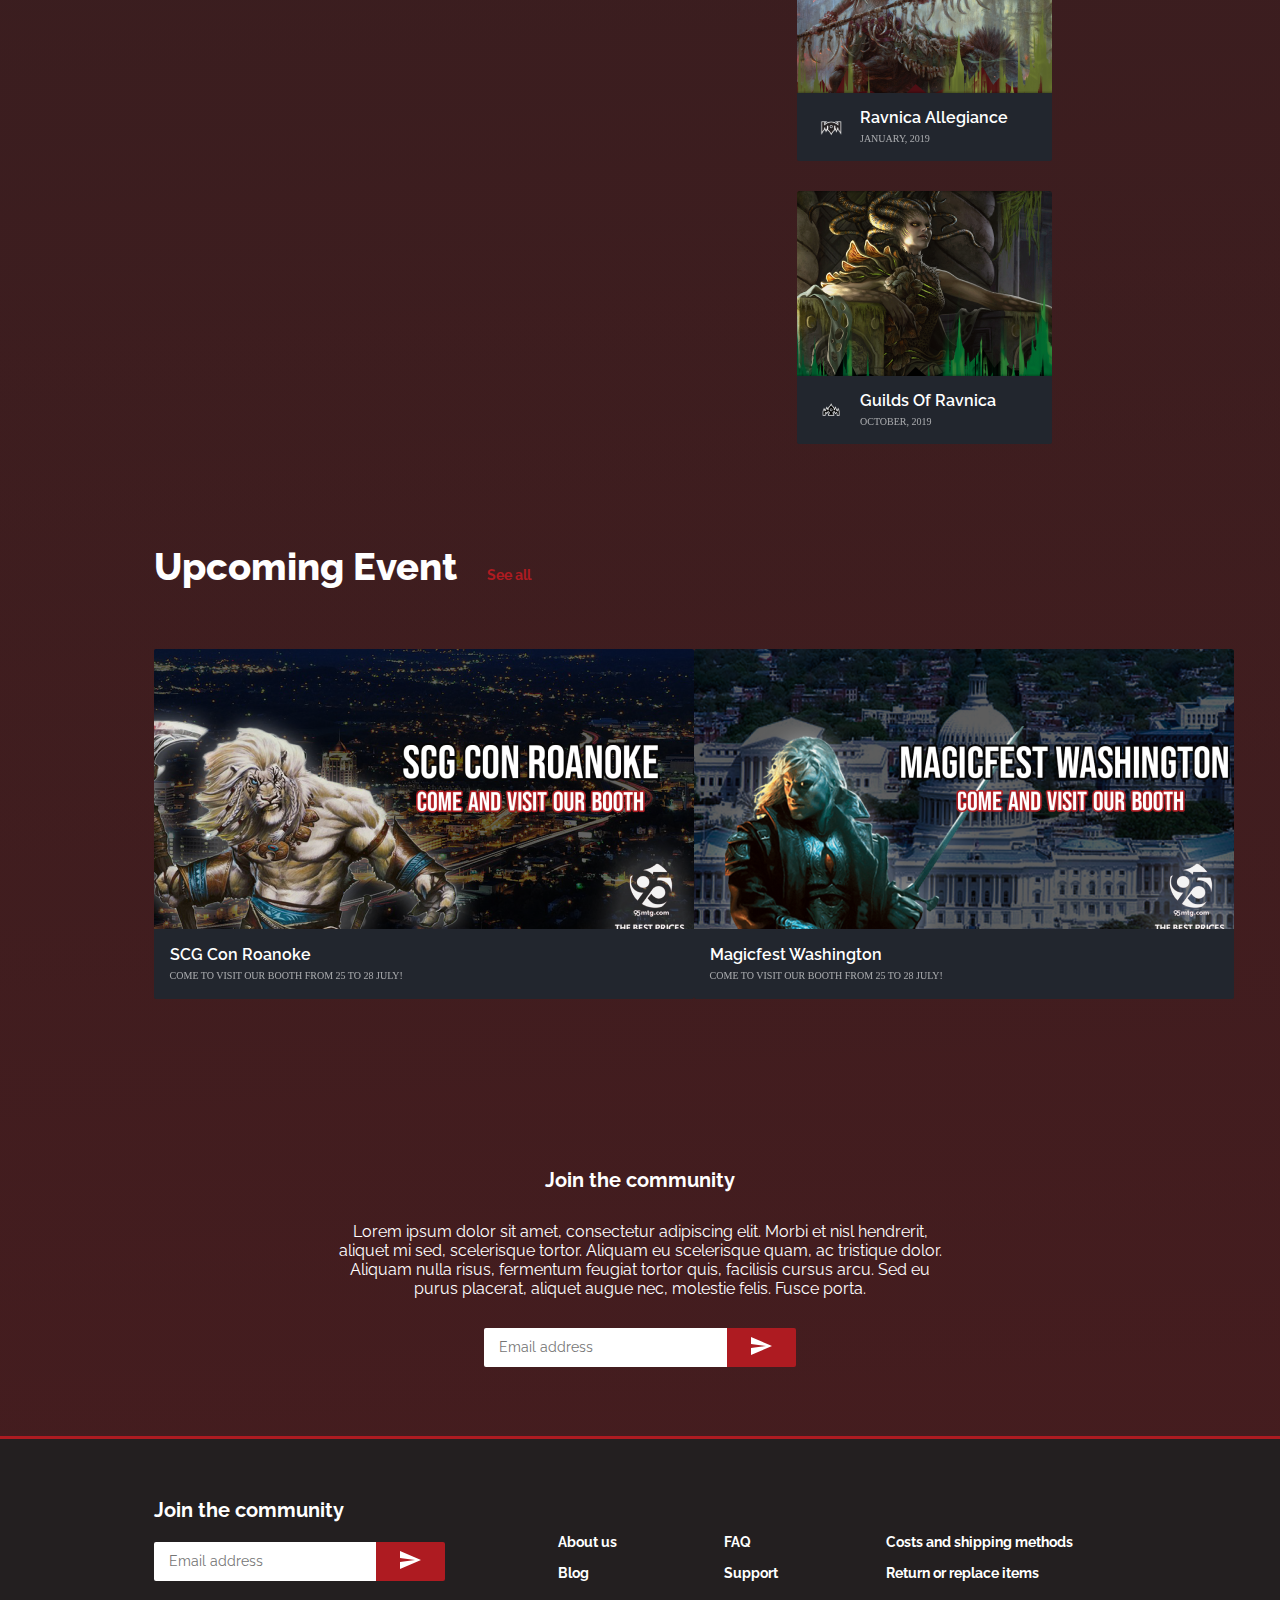
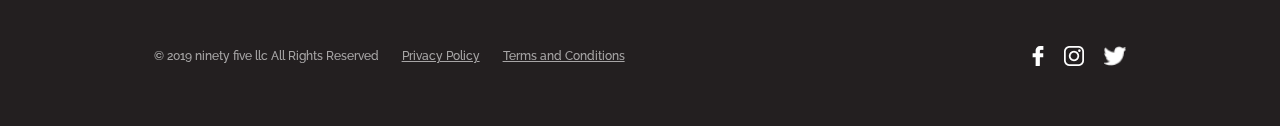
==== commit 456a641b: "complete home responsive" ====
--- a/home/index.html
+++ b/home/index.html
@@ -9,7 +9,11 @@
 </head>
 <body>
     <header>
+        <img class="header__burger-icon" src="../assets/burger.png" alt="burger-menu">
+
         <img class="header__logo" src="../assets/logo-nero-1.png" alt="logo">
+
+        <img class="header__cart-icon" src="../assets/cart.png" alt="cart">
 
         <div class="header__search-bar">
             <select class="search-bar__filter" name="filter-search" >
@@ -21,12 +25,13 @@
             </button>
         </div>
 
+
         <div class="header__login">
             <p class="login__text">Hello, Sign in</p>
             <a class="login__link" href="#">Account</a>
         </div>
 
-        <img class="header__cart-icon" src="../assets/cart.png" alt="cart">
+        
     </header>
 
     <nav>
@@ -168,7 +173,7 @@
         </div>
 
         <div class="section__head">
-            <p class="section__title">ARTICLES</p>
+            <p class="section__title section__title--uppercase">Articles</p>
             <a class="section__link" href="#">See all</a>
         </div>
         <section class="articles-section">
@@ -251,12 +256,12 @@
             </div>
         </section>
 
-        <div class="section__head">
+        <div class="section__head section__head--hidden">
             <p class="section__title">Evidence</p>
             <a class="section__link" href="#">See all</a>
         </div>
 
-        <section class="cards-section">
+        <section class="cards-section cards-section--hidden">
             <div class="card">
                 <div class="card-img">
                     <img src="../assets/cards1.png" alt="carta">
@@ -373,7 +378,7 @@
         </div>
         <section class="sets-section">
 
-            <div class="main-set-card">
+            <div class="main-set-card main-set-card--hidden">
                 <div class="set-card">
                     <img class="set-card__img" src="../assets/set1.png" alt="set image">
                     <div class="set-card__body">
@@ -387,6 +392,17 @@
                 </div>
             </div>
             <div class="set-cards">
+                <div class="set-card set-card--hidden">
+                    <img class="set-card__img" src="../assets/set1.png" alt="set image">
+                    <div class="set-card__body">
+                        <img src="../assets/icon-set1.svg" alt="icon-set">
+                        <div class="set-card__txt">
+                            <p class="set-card__title">Core Set 2020</p>
+                            <p class="set-card__date">JULY, 2019</p>
+                        </div>
+                    </div>
+                </div>
+
                 <div class="set-card">
                     <img class="set-card__img" src="../assets/set2.png" alt="set image">
                     <div class="set-card__body">
--- a/home/style.css
+++ b/home/style.css
@@ -39,13 +39,21 @@
   gap: 30px;
 }
 
+header .header__burger-icon {
+  display: none;
+}
+
 header .header__logo {
-  height: 22px;
+  height: 24px;
+  width: 181px;
 }
 
 header .header__cart-icon {
   height: 20px;
   margin-left: auto;
+  -webkit-box-ordinal-group: 5;
+      -ms-flex-order: 4;
+          order: 4;
 }
 
 header .header__search-bar {
@@ -304,6 +312,10 @@
   color: white;
 }
 
+main .section__head .section__title--uppercase {
+  text-transform: uppercase;
+}
+
 main .section__head .section__link {
   font-family: 'Raleway';
   font-style: normal;
@@ -584,6 +596,10 @@
           flex-direction: column;
 }
 
+main .sets-section .set-card--hidden {
+  display: none;
+}
+
 main .sets-section .set-card .set-card__img {
   border-radius: 2px 2px 0 0;
 }
@@ -826,3 +842,211 @@
 footer .bottom-footer .social-icons img {
   height: 20px;
 }
+
+@media (max-width: 400px) {
+  header {
+    -ms-flex-wrap: wrap;
+        flex-wrap: wrap;
+    padding: 15px;
+    row-gap: 20px;
+  }
+  header .header__burger-icon {
+    display: initial;
+  }
+  header .header__logo {
+    margin-left: auto;
+    margin-right: auto;
+  }
+  header .header__login {
+    display: none;
+  }
+  header .header__cart-icon {
+    -webkit-box-ordinal-group: initial;
+        -ms-flex-order: initial;
+            order: initial;
+    margin-left: initial;
+  }
+  header .header__search-bar {
+    -ms-flex-preferred-size: initial;
+        flex-basis: initial;
+  }
+  header .header__search-bar .search-bar__filter {
+    display: none;
+  }
+  header .header__search-bar .search-bar__text {
+    padding: 8px 15px 7px 15px;
+    border-radius: 2px 0 0 2px;
+  }
+  .input-btn {
+    padding-left: 9px;
+    padding-right: 9px;
+  }
+  .input-btn--email {
+    padding-left: 23px;
+    padding-right: 21px;
+  }
+  nav {
+    padding-left: 15px;
+    -webkit-box-align: center;
+        -ms-flex-align: center;
+            align-items: center;
+    overflow: hidden;
+  }
+  nav .nav__link {
+    white-space: nowrap;
+  }
+  aside {
+    background-image: url("..//assets/aside-mobile.png");
+    -webkit-box-orient: vertical;
+    -webkit-box-direction: normal;
+        -ms-flex-direction: column;
+            flex-direction: column;
+    -webkit-box-pack: center;
+        -ms-flex-pack: center;
+            justify-content: center;
+  }
+  aside .aside-text {
+    margin-left: 15px;
+    margin-top: 20px;
+    width: auto;
+  }
+  aside .aside-text .aside-text__title {
+    font-size: 30px;
+  }
+  aside .aside__gradient {
+    opacity: 0.5;
+    height: 100%;
+  }
+  aside .dots--align-self {
+    -ms-flex-item-align: center;
+        -ms-grid-row-align: center;
+        align-self: center;
+    margin-top: 60px;
+  }
+  main {
+    padding: 0 0 69px 15px;
+  }
+  main .section__head {
+    margin-top: 60px;
+    margin-bottom: 30px;
+  }
+  main .section__head--hidden {
+    display: none;
+  }
+  main .section__head .section__title {
+    font-size: 30px;
+    line-height: 35px;
+  }
+  main .cards-section {
+    -ms-flex-wrap: nowrap;
+        flex-wrap: nowrap;
+    -webkit-box-pack: start;
+        -ms-flex-pack: start;
+            justify-content: flex-start;
+    overflow: scroll;
+  }
+  main .cards-section--hidden {
+    display: none;
+  }
+  main .cards-section .card {
+    margin-right: 30px;
+  }
+  main .cards-section::-webkit-scrollbar {
+    display: none;
+  }
+  main .dots {
+    display: none;
+  }
+  main .section__head .section__title--uppercase {
+    text-transform: initial;
+  }
+  main .articles-section {
+    margin-right: auto;
+  }
+  main .sets-section .main-set-card--hidden {
+    display: none;
+  }
+  main .sets-section .set-cards::-webkit-scrollbar {
+    display: none;
+  }
+  main .sets-section .set-cards {
+    -ms-flex-wrap: nowrap;
+        flex-wrap: nowrap;
+    overflow-x: scroll;
+    -webkit-box-pack: start;
+        -ms-flex-pack: start;
+            justify-content: flex-start;
+  }
+  main .sets-section .set-cards .set-card {
+    margin-right: 30px;
+  }
+  main .sets-section .set-cards .set-card--hidden {
+    display: -webkit-box;
+    display: -ms-flexbox;
+    display: flex;
+  }
+  main .sets-section .set-cards .set-card .set-card__img {
+    height: 200px;
+    min-width: 265px;
+  }
+  main .event-section {
+    -webkit-box-orient: vertical;
+    -webkit-box-direction: normal;
+        -ms-flex-direction: column;
+            flex-direction: column;
+    gap: 30px;
+    margin-right: 15px;
+  }
+  main .newsletter {
+    padding-top: 120px;
+    width: initial;
+    margin-right: 15px;
+  }
+  .email-bar {
+    width: 100%;
+  }
+  footer {
+    padding: 30px 15px;
+  }
+  footer .top-footer {
+    -webkit-box-orient: vertical;
+    -webkit-box-direction: normal;
+        -ms-flex-direction: column;
+            flex-direction: column;
+    -webkit-box-align: center;
+        -ms-flex-align: center;
+            align-items: center;
+    text-align: center;
+  }
+  footer .top-footer .newsletter-footer {
+    width: 100%;
+  }
+  footer .top-footer .link-list-container {
+    margin-top: 50px;
+    -webkit-box-orient: vertical;
+    -webkit-box-direction: normal;
+        -ms-flex-direction: column;
+            flex-direction: column;
+    gap: 15px;
+  }
+  footer .bottom-footer {
+    margin-top: 32px;
+    -webkit-box-orient: vertical;
+    -webkit-box-direction: reverse;
+        -ms-flex-direction: column-reverse;
+            flex-direction: column-reverse;
+    gap: 52px;
+    text-align: center;
+  }
+  footer .bottom-footer .bottom-footer__link {
+    -ms-flex-wrap: wrap;
+        flex-wrap: wrap;
+    -webkit-box-pack: center;
+        -ms-flex-pack: center;
+            justify-content: center;
+  }
+  footer .bottom-footer .bottom-footer__link p {
+    -ms-flex-preferred-size: 100%;
+        flex-basis: 100%;
+  }
+}
